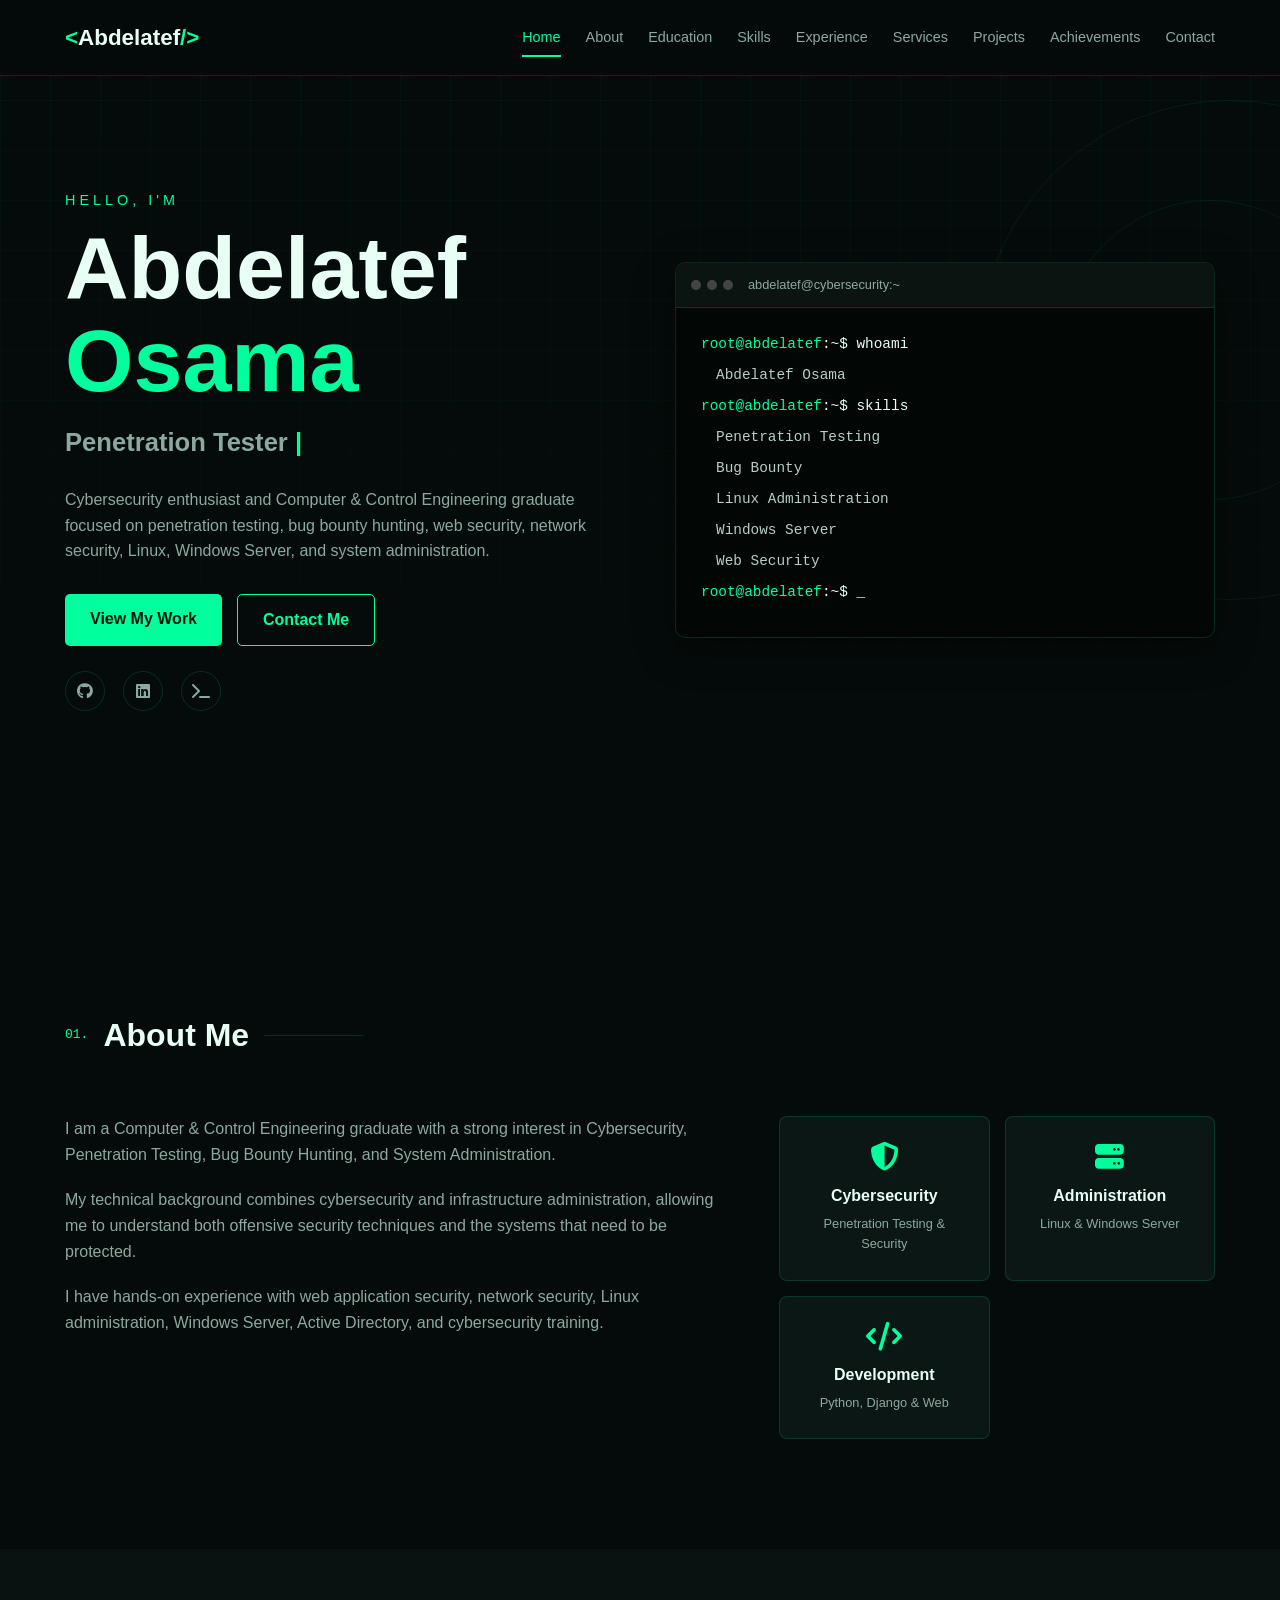
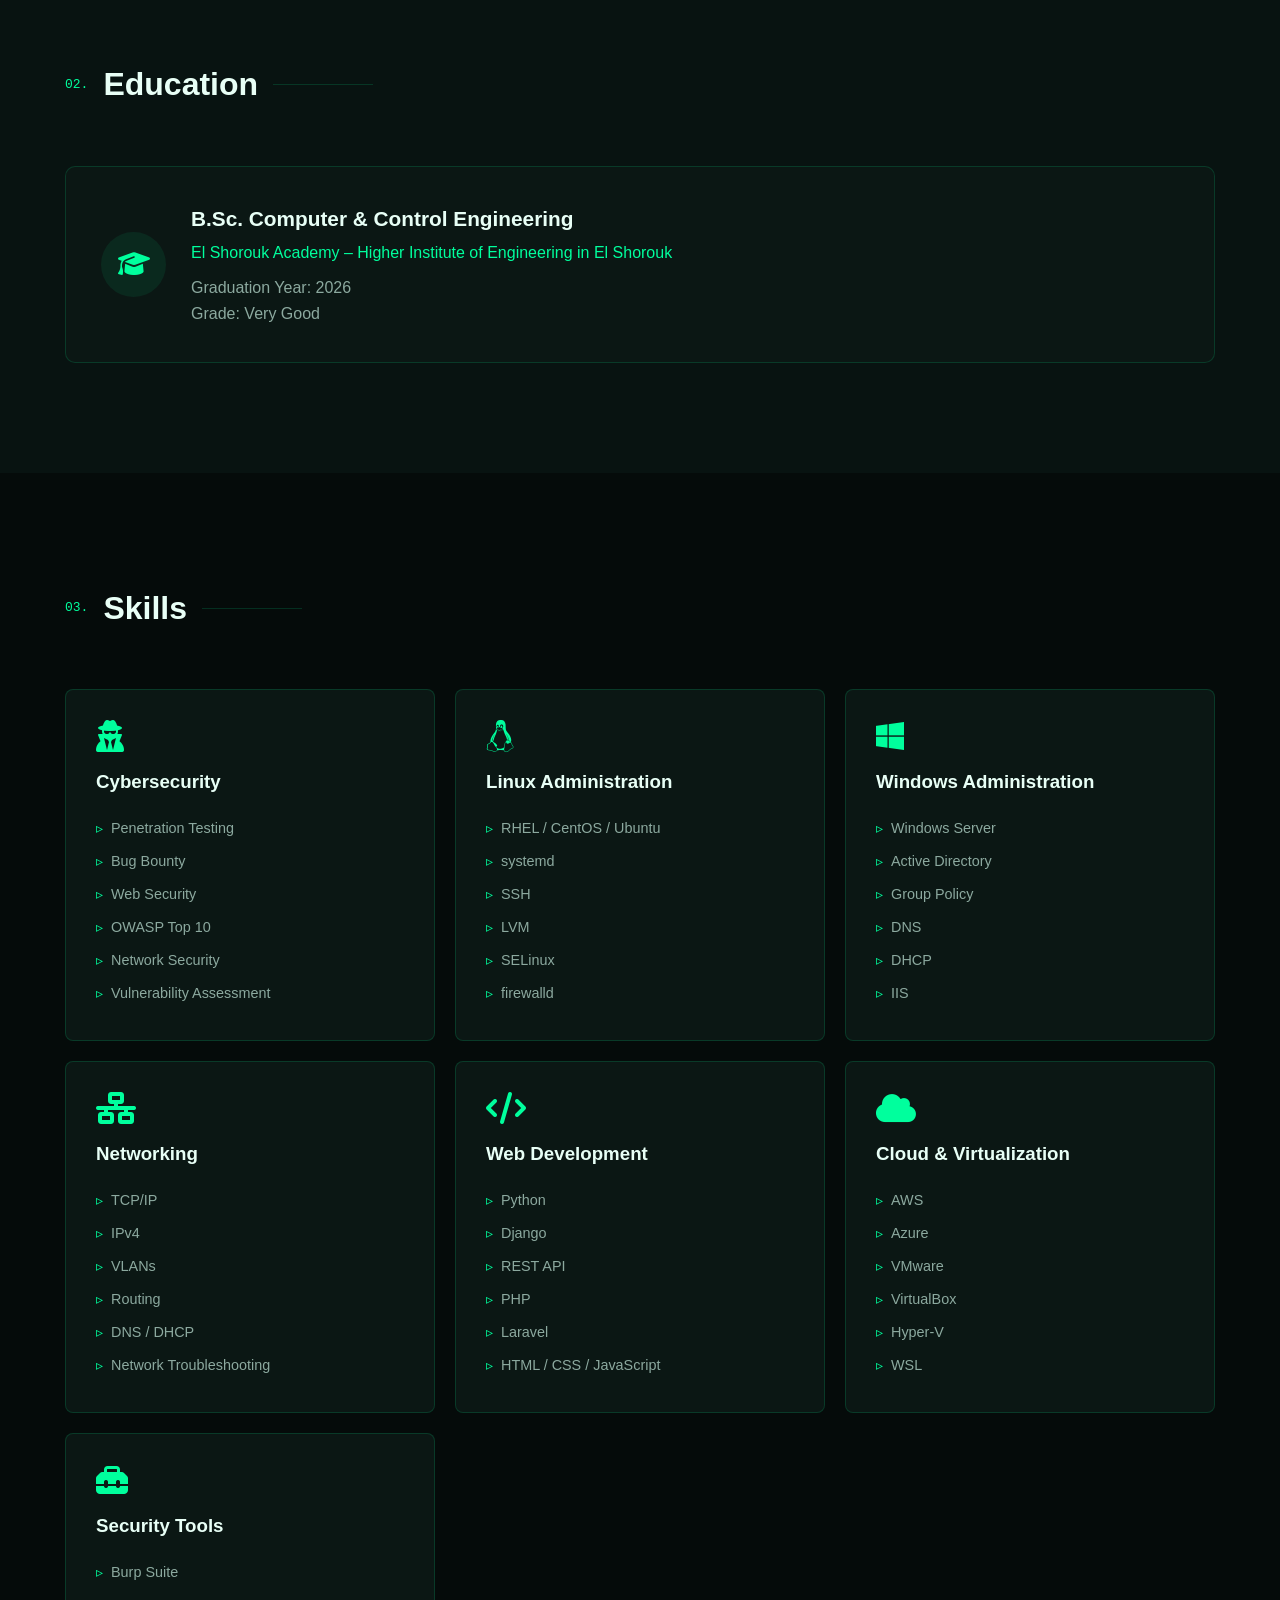
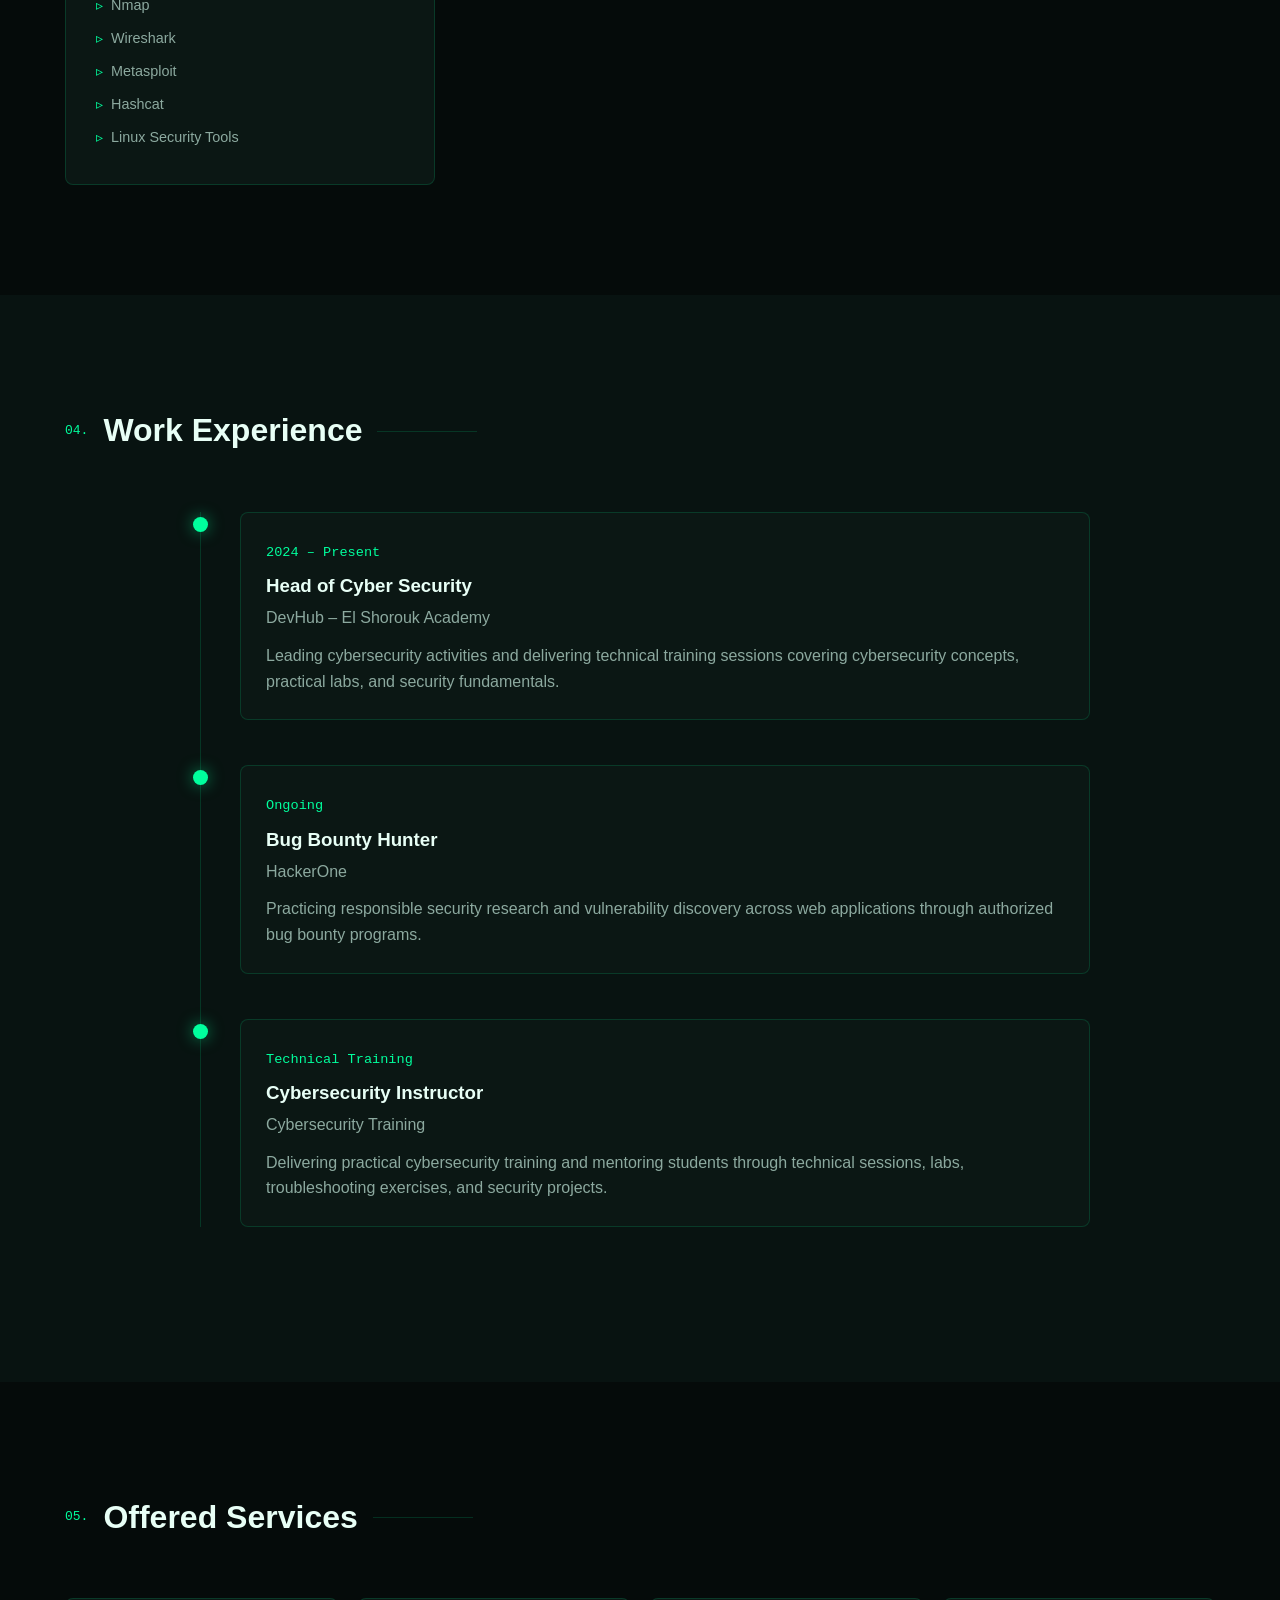
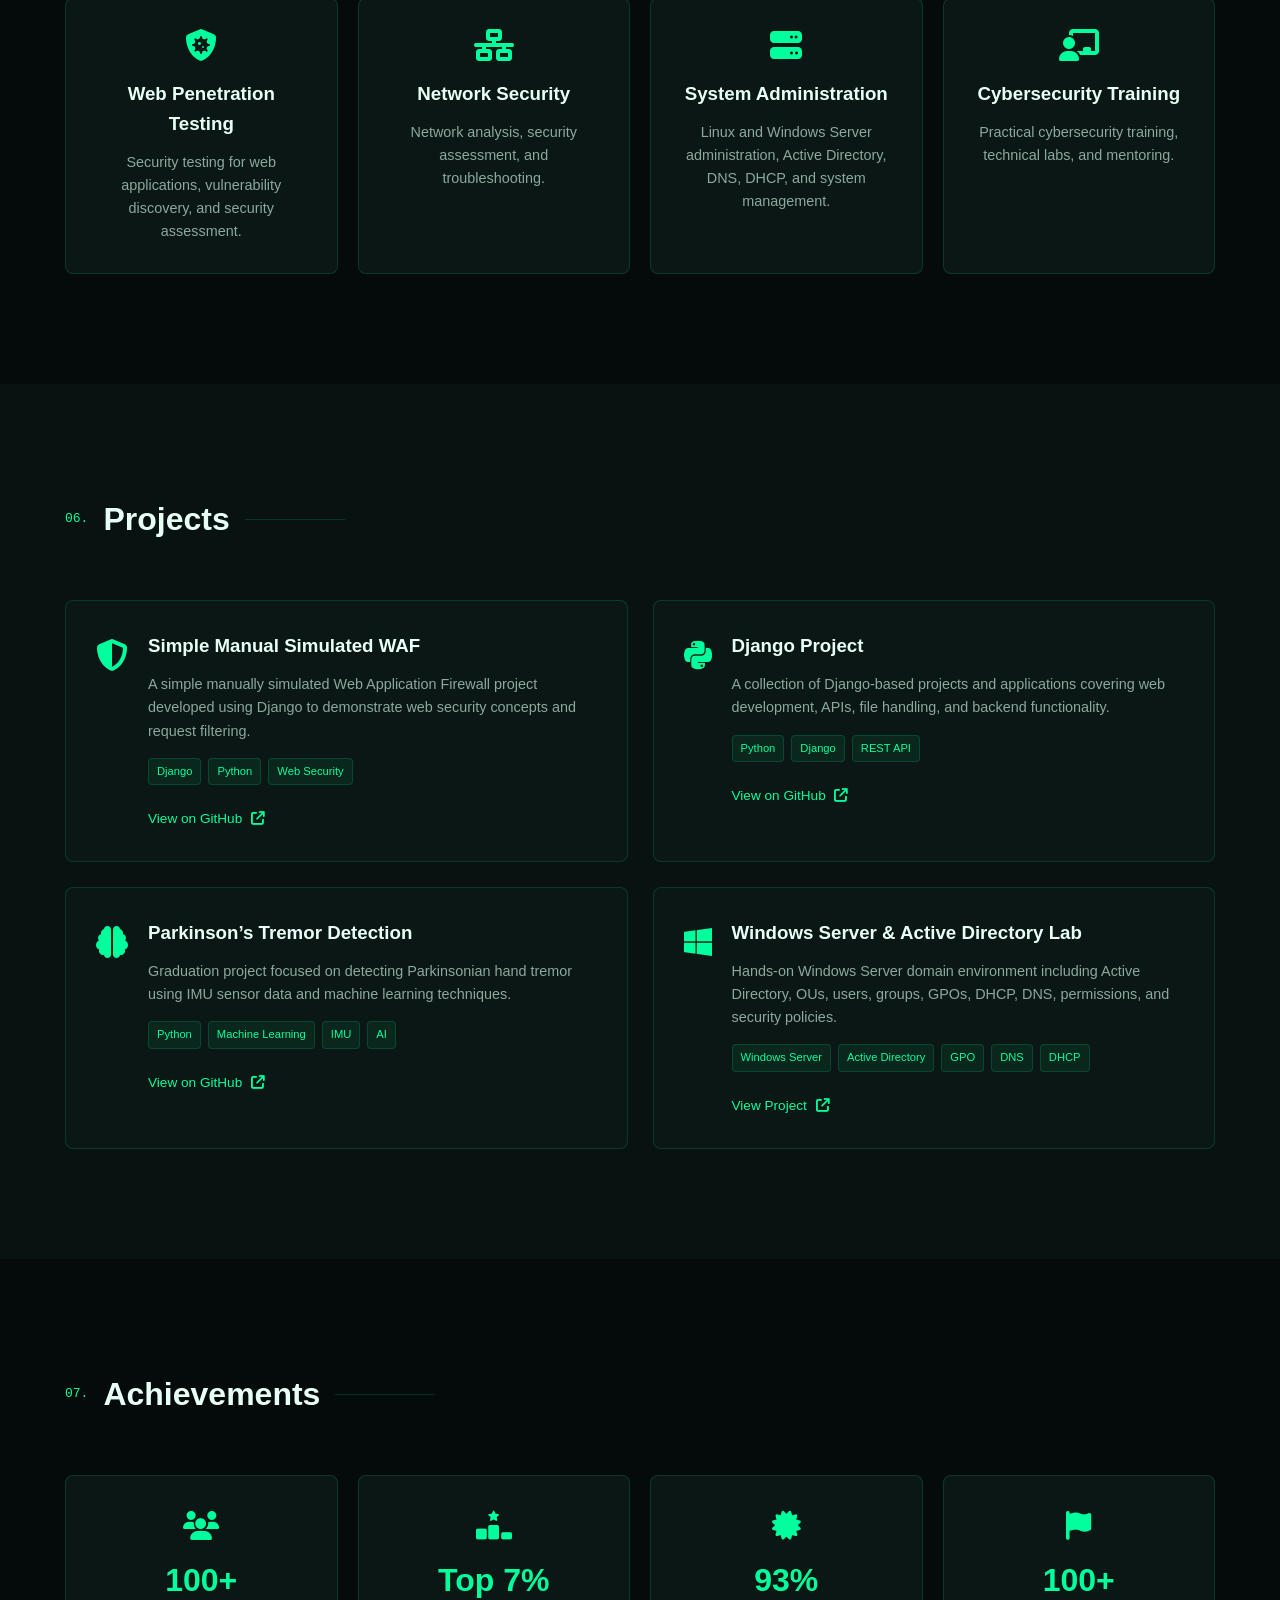
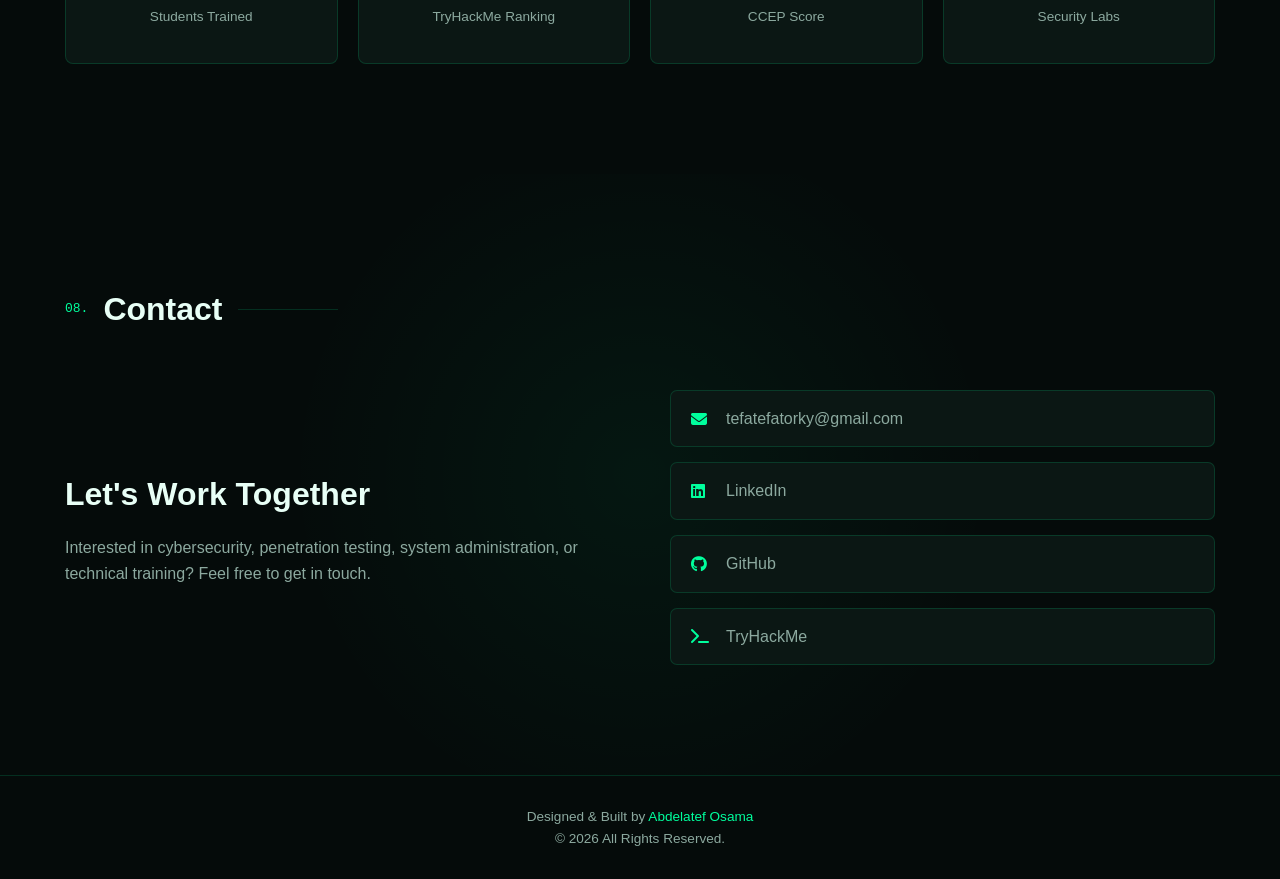
==== index.html @ 28404dc2 "Add files via upload" ====
<!DOCTYPE html>
<html lang="en">
<head>
    <meta charset="UTF-8">
    <meta name="viewport" content="width=device-width, initial-scale=1.0">

    <title>Abdelatef Osama | Cybersecurity & System Administration</title>

    <link rel="stylesheet" href="profile.css">

    <!-- Font Awesome -->
    <link
        rel="stylesheet"
        href="https://cdnjs.cloudflare.com/ajax/libs/font-awesome/6.5.2/css/all.min.css"
    >
</head>

<body>

    <!-- ================= NAVBAR ================= -->

    <header class="navbar">
        <div class="container nav-container">

            <a href="#home" class="logo">
                <span>&lt;</span>Abdelatef<span>/&gt;</span>
            </a>

            <nav class="nav-menu" id="navMenu">
                <a href="#home" class="nav-link active">Home</a>
                <a href="#about" class="nav-link">About</a>
                <a href="#education" class="nav-link">Education</a>
                <a href="#skills" class="nav-link">Skills</a>
                <a href="#experience" class="nav-link">Experience</a>
                <a href="#services" class="nav-link">Services</a>
                <a href="#projects" class="nav-link">Projects</a>
                <a href="#achievements" class="nav-link">Achievements</a>
                <a href="#contact" class="nav-link">Contact</a>
            </nav>

            <button class="menu-toggle" id="menuToggle">
                <i class="fas fa-bars"></i>
            </button>

        </div>
    </header>


    <!-- ================= HERO ================= -->

    <section id="home" class="hero">

        <div class="hero-grid"></div>

        <div class="hero-circle circle-1"></div>
        <div class="hero-circle circle-2"></div>

        <div class="container hero-container">

            <div class="hero-content">

                <p class="hero-small">
                    HELLO, I'M
                </p>

                <h1>
                    Abdelatef <span>Osama</span>
                </h1>

                <h2>
                    <span id="typing"></span>
                    <span class="cursor">|</span>
                </h2>

                <p class="hero-description">
                    Cybersecurity enthusiast and Computer & Control Engineering
                    graduate focused on penetration testing, bug bounty hunting,
                    web security, network security, Linux, Windows Server,
                    and system administration.
                </p>

                <div class="hero-buttons">
                    <a href="#projects" class="btn primary-btn">
                        View My Work
                    </a>

                    <a href="#contact" class="btn secondary-btn">
                        Contact Me
                    </a>
                </div>

                <div class="social-links">

                    <a
                        href="https://github.com/AbdelatefOsama"
                        target="_blank"
                        aria-label="GitHub"
                    >
                        <i class="fab fa-github"></i>
                    </a>

                    <a
                        href="https://linkedin.com/in/abdelatef-osama"
                        target="_blank"
                        aria-label="LinkedIn"
                    >
                        <i class="fab fa-linkedin"></i>
                    </a>

                    <a
                        href="https://tryhackme.com/p/AbdelatefOsama"
                        target="_blank"
                        aria-label="TryHackMe"
                    >
                        <i class="fas fa-terminal"></i>
                    </a>

                </div>

            </div>


            <!-- Terminal -->

            <div class="terminal-card">

                <div class="terminal-header">

                    <div class="terminal-buttons">
                        <span></span>
                        <span></span>
                        <span></span>
                    </div>

                    <p>abdelatef@cybersecurity:~</p>

                </div>

                <div class="terminal-body">

                    <p>
                        <span class="terminal-green">root@abdelatef</span>:~$
                        whoami
                    </p>

                    <p class="terminal-output">
                        Abdelatef Osama
                    </p>

                    <p>
                        <span class="terminal-green">root@abdelatef</span>:~$
                        skills
                    </p>

                    <p class="terminal-output">
                        Penetration Testing
                    </p>

                    <p class="terminal-output">
                        Bug Bounty
                    </p>

                    <p class="terminal-output">
                        Linux Administration
                    </p>

                    <p class="terminal-output">
                        Windows Server
                    </p>

                    <p class="terminal-output">
                        Web Security
                    </p>

                    <p>
                        <span class="terminal-green">root@abdelatef</span>:~$
                        _
                    </p>

                </div>

            </div>

        </div>

    </section>


    <!-- ================= ABOUT ================= -->

    <section id="about" class="section">

        <div class="container">

            <div class="section-title">
                <span>01.</span>
                <h2>About Me</h2>
            </div>

            <div class="about-content">

                <div class="about-text">

                    <p>
                        I am a Computer & Control Engineering graduate with a
                        strong interest in Cybersecurity, Penetration Testing,
                        Bug Bounty Hunting, and System Administration.
                    </p>

                    <p>
                        My technical background combines cybersecurity and
                        infrastructure administration, allowing me to understand
                        both offensive security techniques and the systems
                        that need to be protected.
                    </p>

                    <p>
                        I have hands-on experience with web application security,
                        network security, Linux administration, Windows Server,
                        Active Directory, and cybersecurity training.
                    </p>

                </div>

                <div class="about-box">

                    <div class="about-item">
                        <i class="fas fa-shield-halved"></i>
                        <h3>Cybersecurity</h3>
                        <p>Penetration Testing & Security</p>
                    </div>

                    <div class="about-item">
                        <i class="fas fa-server"></i>
                        <h3>Administration</h3>
                        <p>Linux & Windows Server</p>
                    </div>

                    <div class="about-item">
                        <i class="fas fa-code"></i>
                        <h3>Development</h3>
                        <p>Python, Django & Web</p>
                    </div>

                </div>

            </div>

        </div>

    </section>


    <!-- ================= EDUCATION ================= -->

    <section id="education" class="section dark-section">

        <div class="container">

            <div class="section-title">
                <span>02.</span>
                <h2>Education</h2>
            </div>

            <div class="education-card">

                <div class="education-icon">
                    <i class="fas fa-graduation-cap"></i>
                </div>

                <div>

                    <h3>
                        B.Sc. Computer & Control Engineering
                    </h3>

                    <h4>
                        El Shorouk Academy – Higher Institute of Engineering
                        in El Shorouk
                    </h4>

                    <p>
                        Graduation Year: 2026
                    </p>

                    <p>
                        Grade: Very Good
                    </p>

                </div>

            </div>

        </div>

    </section>


    <!-- ================= SKILLS ================= -->

    <section id="skills" class="section">

        <div class="container">

            <div class="section-title">
                <span>03.</span>
                <h2>Skills</h2>
            </div>

            <div class="skills-grid">

                <!-- Cybersecurity -->

                <div class="skill-card">

                    <i class="fas fa-user-secret"></i>

                    <h3>Cybersecurity</h3>

                    <ul>
                        <li>Penetration Testing</li>
                        <li>Bug Bounty</li>
                        <li>Web Security</li>
                        <li>OWASP Top 10</li>
                        <li>Network Security</li>
                        <li>Vulnerability Assessment</li>
                    </ul>

                </div>


                <!-- Linux -->

                <div class="skill-card">

                    <i class="fab fa-linux"></i>

                    <h3>Linux Administration</h3>

                    <ul>
                        <li>RHEL / CentOS / Ubuntu</li>
                        <li>systemd</li>
                        <li>SSH</li>
                        <li>LVM</li>
                        <li>SELinux</li>
                        <li>firewalld</li>
                    </ul>

                </div>


                <!-- Windows -->

                <div class="skill-card">

                    <i class="fab fa-windows"></i>

                    <h3>Windows Administration</h3>

                    <ul>
                        <li>Windows Server</li>
                        <li>Active Directory</li>
                        <li>Group Policy</li>
                        <li>DNS</li>
                        <li>DHCP</li>
                        <li>IIS</li>
                    </ul>

                </div>


                <!-- Networking -->

                <div class="skill-card">

                    <i class="fas fa-network-wired"></i>

                    <h3>Networking</h3>

                    <ul>
                        <li>TCP/IP</li>
                        <li>IPv4</li>
                        <li>VLANs</li>
                        <li>Routing</li>
                        <li>DNS / DHCP</li>
                        <li>Network Troubleshooting</li>
                    </ul>

                </div>


                <!-- Web Development -->

                <div class="skill-card">

                    <i class="fas fa-code"></i>

                    <h3>Web Development</h3>

                    <ul>
                        <li>Python</li>
                        <li>Django</li>
                        <li>REST API</li>
                        <li>PHP</li>
                        <li>Laravel</li>
                        <li>HTML / CSS / JavaScript</li>
                    </ul>

                </div>


                <!-- Cloud -->

                <div class="skill-card">

                    <i class="fas fa-cloud"></i>

                    <h3>Cloud & Virtualization</h3>

                    <ul>
                        <li>AWS</li>
                        <li>Azure</li>
                        <li>VMware</li>
                        <li>VirtualBox</li>
                        <li>Hyper-V</li>
                        <li>WSL</li>
                    </ul>

                </div>


                <!-- Security Tools -->

                <div class="skill-card">

                    <i class="fas fa-toolbox"></i>

                    <h3>Security Tools</h3>

                    <ul>
                        <li>Burp Suite</li>
                        <li>Nmap</li>
                        <li>Wireshark</li>
                        <li>Metasploit</li>
                        <li>Hashcat</li>
                        <li>Linux Security Tools</li>
                    </ul>

                </div>

            </div>

        </div>

    </section>


    <!-- ================= EXPERIENCE ================= -->

    <section id="experience" class="section dark-section">

        <div class="container">

            <div class="section-title">
                <span>04.</span>
                <h2>Work Experience</h2>
            </div>

            <div class="timeline">


                <div class="timeline-item">

                    <div class="timeline-dot"></div>

                    <div class="timeline-content">

                        <span class="timeline-date">
                            2024 – Present
                        </span>

                        <h3>
                            Head of Cyber Security
                        </h3>

                        <h4>
                            DevHub – El Shorouk Academy
                        </h4>

                        <p>
                            Leading cybersecurity activities and delivering
                            technical training sessions covering cybersecurity
                            concepts, practical labs, and security fundamentals.
                        </p>

                    </div>

                </div>


                <div class="timeline-item">

                    <div class="timeline-dot"></div>

                    <div class="timeline-content">

                        <span class="timeline-date">
                            Ongoing
                        </span>

                        <h3>
                            Bug Bounty Hunter
                        </h3>

                        <h4>
                            HackerOne
                        </h4>

                        <p>
                            Practicing responsible security research and
                            vulnerability discovery across web applications
                            through authorized bug bounty programs.
                        </p>

                    </div>

                </div>


                <div class="timeline-item">

                    <div class="timeline-dot"></div>

                    <div class="timeline-content">

                        <span class="timeline-date">
                            Technical Training
                        </span>

                        <h3>
                            Cybersecurity Instructor
                        </h3>

                        <h4>
                            Cybersecurity Training
                        </h4>

                        <p>
                            Delivering practical cybersecurity training and
                            mentoring students through technical sessions,
                            labs, troubleshooting exercises, and security
                            projects.
                        </p>

                    </div>

                </div>

            </div>

        </div>

    </section>


    <!-- ================= SERVICES ================= -->

    <section id="services" class="section">

        <div class="container">

            <div class="section-title">
                <span>05.</span>
                <h2>Offered Services</h2>
            </div>

            <div class="services-grid">

                <div class="service-card">

                    <i class="fas fa-shield-virus"></i>

                    <h3>
                        Web Penetration Testing
                    </h3>

                    <p>
                        Security testing for web applications,
                        vulnerability discovery, and security assessment.
                    </p>

                </div>


                <div class="service-card">

                    <i class="fas fa-network-wired"></i>

                    <h3>
                        Network Security
                    </h3>

                    <p>
                        Network analysis, security assessment,
                        and troubleshooting.
                    </p>

                </div>


                <div class="service-card">

                    <i class="fas fa-server"></i>

                    <h3>
                        System Administration
                    </h3>

                    <p>
                        Linux and Windows Server administration,
                        Active Directory, DNS, DHCP, and system management.
                    </p>

                </div>


                <div class="service-card">

                    <i class="fas fa-chalkboard-user"></i>

                    <h3>
                        Cybersecurity Training
                    </h3>

                    <p>
                        Practical cybersecurity training,
                        technical labs, and mentoring.
                    </p>

                </div>

            </div>

        </div>

    </section>


    <!-- ================= PROJECTS ================= -->

    <section id="projects" class="section dark-section">

        <div class="container">

            <div class="section-title">
                <span>06.</span>
                <h2>Projects</h2>
            </div>

            <div class="projects-grid">


                <!-- WAF -->

                <div class="project-card">

                    <div class="project-icon">
                        <i class="fas fa-shield-halved"></i>
                    </div>

                    <div class="project-content">

                        <h3>
                            Simple Manual Simulated WAF
                        </h3>

                        <p>
                            A simple manually simulated Web Application
                            Firewall project developed using Django to
                            demonstrate web security concepts and request
                            filtering.
                        </p>

                        <div class="project-tags">
                            <span>Django</span>
                            <span>Python</span>
                            <span>Web Security</span>
                        </div>

                        <a
                            href="https://github.com/AbdelatefOsama/Django-Project"
                            target="_blank"
                            class="project-link"
                        >
                            View on GitHub
                            <i class="fas fa-arrow-up-right-from-square"></i>
                        </a>

                    </div>

                </div>


                <!-- Django -->

                <div class="project-card">

                    <div class="project-icon">
                        <i class="fab fa-python"></i>
                    </div>

                    <div class="project-content">

                        <h3>
                            Django Project
                        </h3>

                        <p>
                            A collection of Django-based projects and
                            applications covering web development,
                            APIs, file handling, and backend functionality.
                        </p>

                        <div class="project-tags">
                            <span>Python</span>
                            <span>Django</span>
                            <span>REST API</span>
                        </div>

                        <a
                            href="https://github.com/AbdelatefOsama/Django-Project"
                            target="_blank"
                            class="project-link"
                        >
                            View on GitHub
                            <i class="fas fa-arrow-up-right-from-square"></i>
                        </a>

                    </div>

                </div>


                <!-- Graduation Project -->

                <div class="project-card">

                    <div class="project-icon">
                        <i class="fas fa-brain"></i>
                    </div>

                    <div class="project-content">

                        <h3>
                            Parkinson’s Tremor Detection
                        </h3>

                        <p>
                            Graduation project focused on detecting
                            Parkinsonian hand tremor using IMU sensor data
                            and machine learning techniques.
                        </p>

                        <div class="project-tags">
                            <span>Python</span>
                            <span>Machine Learning</span>
                            <span>IMU</span>
                            <span>AI</span>
                        </div>

                        <a
                            href="https://github.com/AbdelatefOsama/Graduation-Project"
                            target="_blank"
                            class="project-link"
                        >
                            View on GitHub
                            <i class="fas fa-arrow-up-right-from-square"></i>
                        </a>

                    </div>

                </div>


                <!-- Windows Server -->

                <div class="project-card">

                    <div class="project-icon">
                        <i class="fab fa-windows"></i>
                    </div>

                    <div class="project-content">

                        <h3>
                            Windows Server & Active Directory Lab
                        </h3>

                        <p>
                            Hands-on Windows Server domain environment
                            including Active Directory, OUs, users,
                            groups, GPOs, DHCP, DNS, permissions,
                            and security policies.
                        </p>

                        <div class="project-tags">
                            <span>Windows Server</span>
                            <span>Active Directory</span>
                            <span>GPO</span>
                            <span>DNS</span>
                            <span>DHCP</span>
                        </div>

                        <a
                            href="https://lnkd.in/p/eZQQ9Gzj"
                            target="_blank"
                            class="project-link"
                        >
                            View Project
                            <i class="fas fa-arrow-up-right-from-square"></i>
                        </a>

                    </div>

                </div>

            </div>

        </div>

    </section>


    <!-- ================= ACHIEVEMENTS ================= -->

    <section id="achievements" class="section">

        <div class="container">

            <div class="section-title">
                <span>07.</span>
                <h2>Achievements</h2>
            </div>

            <div class="achievements-grid">


                <div class="achievement-card">

                    <i class="fas fa-users"></i>

                    <h3>
                        100+
                    </h3>

                    <p>
                        Students Trained
                    </p>

                </div>


                <div class="achievement-card">

                    <i class="fas fa-ranking-star"></i>

                    <h3>
                        Top 7%
                    </h3>

                    <p>
                        TryHackMe Ranking
                    </p>

                </div>


                <div class="achievement-card">

                    <i class="fas fa-certificate"></i>

                    <h3>
                        93%
                    </h3>

                    <p>
                        CCEP Score
                    </p>

                </div>


                <div class="achievement-card">

                    <i class="fas fa-flag"></i>

                    <h3>
                        100+
                    </h3>

                    <p>
                        Security Labs
                    </p>

                </div>

            </div>

        </div>

    </section>


    <!-- ================= CONTACT ================= -->

    <section id="contact" class="section contact-section">

        <div class="container">

            <div class="section-title">
                <span>08.</span>
                <h2>Contact</h2>
            </div>

            <div class="contact-content">

                <div class="contact-text">

                    <h3>
                        Let's Work Together
                    </h3>

                    <p>
                        Interested in cybersecurity, penetration testing,
                        system administration, or technical training?
                        Feel free to get in touch.
                    </p>

                </div>


                <div class="contact-links">

                    <a href="mailto:tefatefatorky@gmail.com">

                        <i class="fas fa-envelope"></i>

                        <span>
                            tefatefatorky@gmail.com
                        </span>

                    </a>


                    <a
                        href="https://linkedin.com/in/abdelatef-osama"
                        target="_blank"
                    >

                        <i class="fab fa-linkedin"></i>

                        <span>
                            LinkedIn
                        </span>

                    </a>


                    <a
                        href="https://github.com/AbdelatefOsama"
                        target="_blank"
                    >

                        <i class="fab fa-github"></i>

                        <span>
                            GitHub
                        </span>

                    </a>


                    <a
                        href="https://tryhackme.com/p/AbdelatefOsama"
                        target="_blank"
                    >

                        <i class="fas fa-terminal"></i>

                        <span>
                            TryHackMe
                        </span>

                    </a>

                </div>

            </div>

        </div>

    </section>


    <!-- ================= FOOTER ================= -->

    <footer>

        <div class="container">

            <p>
                Designed & Built by
                <span>Abdelatef Osama</span>
            </p>

            <p>
                © 2026 All Rights Reserved.
            </p>

        </div>

    </footer>


    <script src="profile.js"></script>

</body>
</html>
---- profile.css ----
/* ================= ROOT ================= */

:root {
    --bg: #050b0a;
    --bg-light: #081311;
    --card: #0b1714;
    --green: #00ff9d;
    --green-dark: #00b878;
    --text: #e8fff6;
    --text-muted: #8ca99f;
    --border: rgba(0, 255, 157, 0.15);
    --shadow: 0 10px 40px rgba(0, 0, 0, 0.35);
}

* {
    margin: 0;
    padding: 0;
    box-sizing: border-box;
}

html {
    scroll-behavior: smooth;
}

body {
    background: var(--bg);
    color: var(--text);
    font-family: Arial, Helvetica, sans-serif;
    line-height: 1.6;
}

a {
    text-decoration: none;
    color: inherit;
}

ul {
    list-style: none;
}

.container {
    width: min(1150px, 90%);
    margin: auto;
}


/* ================= NAVBAR ================= */

.navbar {
    position: fixed;
    top: 0;
    left: 0;
    width: 100%;
    z-index: 1000;

    background: rgba(5, 11, 10, 0.85);
    backdrop-filter: blur(15px);

    border-bottom: 1px solid var(--border);
}

.nav-container {
    height: 75px;

    display: flex;
    align-items: center;
    justify-content: space-between;
}

.logo {
    font-size: 1.4rem;
    font-weight: 700;
    color: var(--text);
}

.logo span {
    color: var(--green);
}

.nav-menu {
    display: flex;
    gap: 25px;
}

.nav-link {
    position: relative;

    color: var(--text-muted);
    font-size: 0.9rem;

    transition: 0.3s;
}

.nav-link:hover,
.nav-link.active {
    color: var(--green);
}

.nav-link::after {
    content: "";

    position: absolute;
    bottom: -8px;
    left: 0;

    width: 0;
    height: 2px;

    background: var(--green);

    transition: 0.3s;
}

.nav-link:hover::after,
.nav-link.active::after {
    width: 100%;
}

.menu-toggle {
    display: none;

    border: none;
    background: transparent;
    color: var(--green);

    font-size: 1.5rem;
    cursor: pointer;
}


/* ================= HERO ================= */

.hero {
    position: relative;
    min-height: 100vh;

    display: flex;
    align-items: center;

    overflow: hidden;
}

.hero-grid {
    position: absolute;
    inset: 0;

    background-image:
        linear-gradient(rgba(0, 255, 157, 0.04) 1px, transparent 1px),
        linear-gradient(90deg, rgba(0, 255, 157, 0.04) 1px, transparent 1px);

    background-size: 50px 50px;

    mask-image: linear-gradient(
        to bottom,
        black,
        transparent
    );
}

.hero-container {
    position: relative;
    z-index: 2;

    display: grid;
    grid-template-columns: 1fr 1fr;
    gap: 70px;

    align-items: center;
}

.hero-small {
    color: var(--green);

    letter-spacing: 4px;
    font-size: 0.9rem;

    margin-bottom: 10px;
}

.hero h1 {
    font-size: clamp(3rem, 7vw, 5.5rem);
    line-height: 1.05;

    margin-bottom: 15px;
}

.hero h1 span {
    color: var(--green);
}

.hero h2 {
    min-height: 45px;

    color: var(--text-muted);

    font-size: 1.6rem;
    margin-bottom: 20px;
}

.cursor {
    color: var(--green);
    animation: blink 0.7s infinite;
}

@keyframes blink {
    50% {
        opacity: 0;
    }
}

.hero-description {
    max-width: 650px;

    color: var(--text-muted);

    font-size: 1rem;

    margin-bottom: 30px;
}

.hero-buttons {
    display: flex;
    gap: 15px;

    margin-bottom: 25px;
}

.btn {
    display: inline-block;

    padding: 12px 25px;

    border-radius: 5px;

    font-weight: 700;

    transition: 0.3s;
}

.primary-btn {
    background: var(--green);
    color: #00140c;
}

.primary-btn:hover {
    transform: translateY(-3px);
    box-shadow: 0 10px 30px rgba(0, 255, 157, 0.2);
}

.secondary-btn {
    border: 1px solid var(--green);
    color: var(--green);
}

.secondary-btn:hover {
    background: var(--green);
    color: #00140c;
}

.social-links {
    display: flex;
    gap: 18px;
}

.social-links a {
    width: 40px;
    height: 40px;

    display: flex;
    align-items: center;
    justify-content: center;

    border: 1px solid var(--border);
    border-radius: 50%;

    color: var(--text-muted);

    transition: 0.3s;
}

.social-links a:hover {
    color: var(--green);
    border-color: var(--green);

    transform: translateY(-3px);
}


/* ================= TERMINAL ================= */

.terminal-card {
    background: #020605;

    border: 1px solid var(--border);
    border-radius: 10px;

    box-shadow: var(--shadow);

    overflow: hidden;

    animation: float 4s ease-in-out infinite;
}

@keyframes float {
    0%,
    100% {
        transform: translateY(0);
    }

    50% {
        transform: translateY(-12px);
    }
}

.terminal-header {
    height: 45px;

    display: flex;
    align-items: center;

    padding: 0 15px;

    background: #0c1412;

    border-bottom: 1px solid var(--border);
}

.terminal-buttons {
    display: flex;
    gap: 6px;

    margin-right: 15px;
}

.terminal-buttons span {
    width: 10px;
    height: 10px;

    border-radius: 50%;

    background: #444;
}

.terminal-header p {
    color: var(--text-muted);
    font-size: 0.8rem;
}

.terminal-body {
    padding: 25px;

    font-family: monospace;
    font-size: 0.9rem;
}

.terminal-body p {
    margin-bottom: 8px;
}

.terminal-green {
    color: var(--green);
}

.terminal-output {
    color: #b5cfc5;

    padding-left: 15px;
}


/* ================= CIRCLES ================= */

.hero-circle {
    position: absolute;

    border: 1px solid rgba(0, 255, 157, 0.08);

    border-radius: 50%;
}

.circle-1 {
    width: 500px;
    height: 500px;

    right: -200px;
    top: 100px;
}

.circle-2 {
    width: 300px;
    height: 300px;

    right: -80px;
    top: 200px;
}


/* ================= SECTIONS ================= */

.section {
    padding: 110px 0;
}

.dark-section {
    background: var(--bg-light);
}

.section-title {
    display: flex;
    align-items: center;
    gap: 15px;

    margin-bottom: 55px;
}

.section-title span {
    color: var(--green);
    font-family: monospace;
}

.section-title h2 {
    font-size: 2rem;
}

.section-title::after {
    content: "";

    height: 1px;
    width: 100px;

    background: var(--border);
}


/* ================= ABOUT ================= */

.about-content {
    display: grid;
    grid-template-columns: 1.5fr 1fr;
    gap: 60px;
}

.about-text p {
    color: var(--text-muted);
    margin-bottom: 20px;
}

.about-box {
    display: grid;
    grid-template-columns: 1fr 1fr;

    gap: 15px;
}

.about-item {
    padding: 25px;

    border: 1px solid var(--border);
    background: var(--card);

    border-radius: 8px;

    text-align: center;
}

.about-item i {
    color: var(--green);
    font-size: 1.8rem;

    margin-bottom: 12px;
}

.about-item h3 {
    font-size: 1rem;
    margin-bottom: 5px;
}

.about-item p {
    color: var(--text-muted);
    font-size: 0.8rem;
}


/* ================= EDUCATION ================= */

.education-card {
    display: flex;
    align-items: center;
    gap: 25px;

    padding: 35px;

    border: 1px solid var(--border);
    background: var(--card);

    border-radius: 10px;
}

.education-icon {
    width: 65px;
    height: 65px;

    display: flex;
    align-items: center;
    justify-content: center;

    flex-shrink: 0;

    border-radius: 50%;

    background: rgba(0, 255, 157, 0.08);
    color: var(--green);

    font-size: 1.6rem;
}

.education-card h3 {
    font-size: 1.3rem;
    margin-bottom: 5px;
}

.education-card h4 {
    color: var(--green);
    font-weight: 500;

    margin-bottom: 10px;
}

.education-card p {
    color: var(--text-muted);
}


/* ================= SKILLS ================= */

.skills-grid {
    display: grid;

    grid-template-columns: repeat(3, 1fr);

    gap: 20px;
}

.skill-card {
    padding: 30px;

    background: var(--card);

    border: 1px solid var(--border);

    border-radius: 8px;

    transition: 0.3s;
}

.skill-card:hover {
    transform: translateY(-5px);
    border-color: var(--green);
}

.skill-card > i {
    color: var(--green);
    font-size: 2rem;

    margin-bottom: 15px;
}

.skill-card h3 {
    margin-bottom: 15px;
}

.skill-card li {
    color: var(--text-muted);

    padding: 5px 0;

    font-size: 0.9rem;
}

.skill-card li::before {
    content: "▹";

    color: var(--green);

    margin-right: 8px;
}


/* ================= EXPERIENCE ================= */

.timeline {
    position: relative;

    max-width: 900px;

    margin: auto;
}

.timeline::before {
    content: "";

    position: absolute;

    left: 10px;
    top: 0;
    bottom: 0;

    width: 1px;

    background: var(--border);
}

.timeline-item {
    position: relative;

    padding-left: 50px;

    margin-bottom: 45px;
}

.timeline-dot {
    position: absolute;

    left: 3px;
    top: 5px;

    width: 15px;
    height: 15px;

    background: var(--green);

    border-radius: 50%;

    box-shadow: 0 0 15px rgba(0, 255, 157, 0.5);
}

.timeline-content {
    padding: 25px;

    background: var(--card);

    border: 1px solid var(--border);

    border-radius: 8px;
}

.timeline-date {
    color: var(--green);

    font-family: monospace;

    font-size: 0.85rem;
}

.timeline-content h3 {
    margin: 8px 0 4px;
}

.timeline-content h4 {
    color: var(--text-muted);

    font-weight: 500;

    margin-bottom: 12px;
}

.timeline-content p {
    color: var(--text-muted);
}


/* ================= SERVICES ================= */

.services-grid {
    display: grid;

    grid-template-columns: repeat(4, 1fr);

    gap: 20px;
}

.service-card {
    padding: 30px;

    text-align: center;

    background: var(--card);

    border: 1px solid var(--border);

    border-radius: 8px;

    transition: 0.3s;
}

.service-card:hover {
    transform: translateY(-5px);

    border-color: var(--green);
}

.service-card i {
    color: var(--green);

    font-size: 2rem;

    margin-bottom: 18px;
}

.service-card h3 {
    margin-bottom: 12px;
}

.service-card p {
    color: var(--text-muted);

    font-size: 0.9rem;
}


/* ================= PROJECTS ================= */

.projects-grid {
    display: grid;

    grid-template-columns: repeat(2, 1fr);

    gap: 25px;
}

.project-card {
    display: flex;
    gap: 20px;

    padding: 30px;

    background: var(--card);

    border: 1px solid var(--border);

    border-radius: 8px;

    transition: 0.3s;
}

.project-card:hover {
    transform: translateY(-5px);

    border-color: var(--green);
}

.project-icon {
    color: var(--green);

    font-size: 2rem;
}

.project-content h3 {
    margin-bottom: 12px;
}

.project-content p {
    color: var(--text-muted);

    margin-bottom: 15px;

    font-size: 0.9rem;
}

.project-tags {
    display: flex;
    flex-wrap: wrap;

    gap: 7px;

    margin-bottom: 20px;
}

.project-tags span {
    padding: 4px 8px;

    color: var(--green);

    background: rgba(0, 255, 157, 0.07);

    border: 1px solid var(--border);

    border-radius: 4px;

    font-size: 0.7rem;
}

.project-link {
    color: var(--green);

    font-size: 0.85rem;
}

.project-link i {
    margin-left: 5px;
}


/* ================= ACHIEVEMENTS ================= */

.achievements-grid {
    display: grid;

    grid-template-columns: repeat(4, 1fr);

    gap: 20px;
}

.achievement-card {
    padding: 35px 20px;

    text-align: center;

    background: var(--card);

    border: 1px solid var(--border);

    border-radius: 8px;
}

.achievement-card i {
    color: var(--green);

    font-size: 1.8rem;

    margin-bottom: 15px;
}

.achievement-card h3 {
    color: var(--green);

    font-size: 2rem;
}

.achievement-card p {
    color: var(--text-muted);

    font-size: 0.85rem;
}


/* ================= CONTACT ================= */

.contact-section {
    background:
        radial-gradient(
            circle at center,
            rgba(0, 255, 157, 0.05),
            transparent 50%
        );
}

.contact-content {
    display: grid;

    grid-template-columns: 1fr 1fr;

    gap: 60px;

    align-items: center;
}

.contact-text h3 {
    font-size: 2rem;

    margin-bottom: 15px;
}

.contact-text p {
    color: var(--text-muted);
}

.contact-links {
    display: flex;

    flex-direction: column;

    gap: 15px;
}

.contact-links a {
    display: flex;
    align-items: center;

    gap: 15px;

    padding: 15px 20px;

    background: var(--card);

    border: 1px solid var(--border);

    border-radius: 7px;

    color: var(--text-muted);

    transition: 0.3s;
}

.contact-links a:hover {
    color: var(--green);

    border-color: var(--green);

    transform: translateX(5px);
}

.contact-links i {
    color: var(--green);

    width: 20px;
}


/* ================= FOOTER ================= */

footer {
    padding: 30px 0;

    border-top: 1px solid var(--border);

    text-align: center;

    color: var(--text-muted);

    font-size: 0.85rem;
}

footer span {
    color: var(--green);
}


/* ================= RESPONSIVE ================= */

@media (max-width: 1200px) {

    .nav-menu {
        gap: 15px;
    }

    .skills-grid {
        grid-template-columns: repeat(2, 1fr);
    }

    .services-grid {
        grid-template-columns: repeat(2, 1fr);
    }

    .achievements-grid {
        grid-template-columns: repeat(2, 1fr);
    }
}


@media (max-width: 900px) {

    .menu-toggle {
        display: block;
    }

    .nav-menu {
        position: absolute;

        top: 75px;
        left: 0;

        width: 100%;

        display: none;

        flex-direction: column;

        padding: 25px;

        background: rgba(5, 11, 10, 0.98);

        border-bottom: 1px solid var(--border);
    }

    .nav-menu.active {
        display: flex;
    }

    .hero-container {
        grid-template-columns: 1fr;

        padding-top: 100px;
    }

    .hero-content {
        text-align: center;
    }

    .hero-description {
        margin-left: auto;
        margin-right: auto;
    }

    .hero-buttons,
    .social-links {
        justify-content: center;
    }

    .terminal-card {
        max-width: 700px;
        width: 100%;

        margin: auto;
    }

    .about-content {
        grid-template-columns: 1fr;
    }

    .contact-content {
        grid-template-columns: 1fr;
    }

    .projects-grid {
        grid-template-columns: 1fr;
    }
}


@media (max-width: 600px) {

    .section {
        padding: 80px 0;
    }

    .section-title {
        margin-bottom: 35px;
    }

    .section-title h2 {
        font-size: 1.6rem;
    }

    .skills-grid,
    .services-grid,
    .achievements-grid {
        grid-template-columns: 1fr;
    }

    .about-box {
        grid-template-columns: 1fr;
    }

    .education-card {
        align-items: flex-start;
        flex-direction: column;
    }

    .project-card {
        flex-direction: column;
    }

    .hero h1 {
        font-size: 3rem;
    }

    .hero h2 {
        font-size: 1.3rem;
    }

    .hero-buttons {
        flex-direction: column;
    }

    .btn {
        text-align: center;
    }

    .timeline-item {
        padding-left: 35px;
    }
}
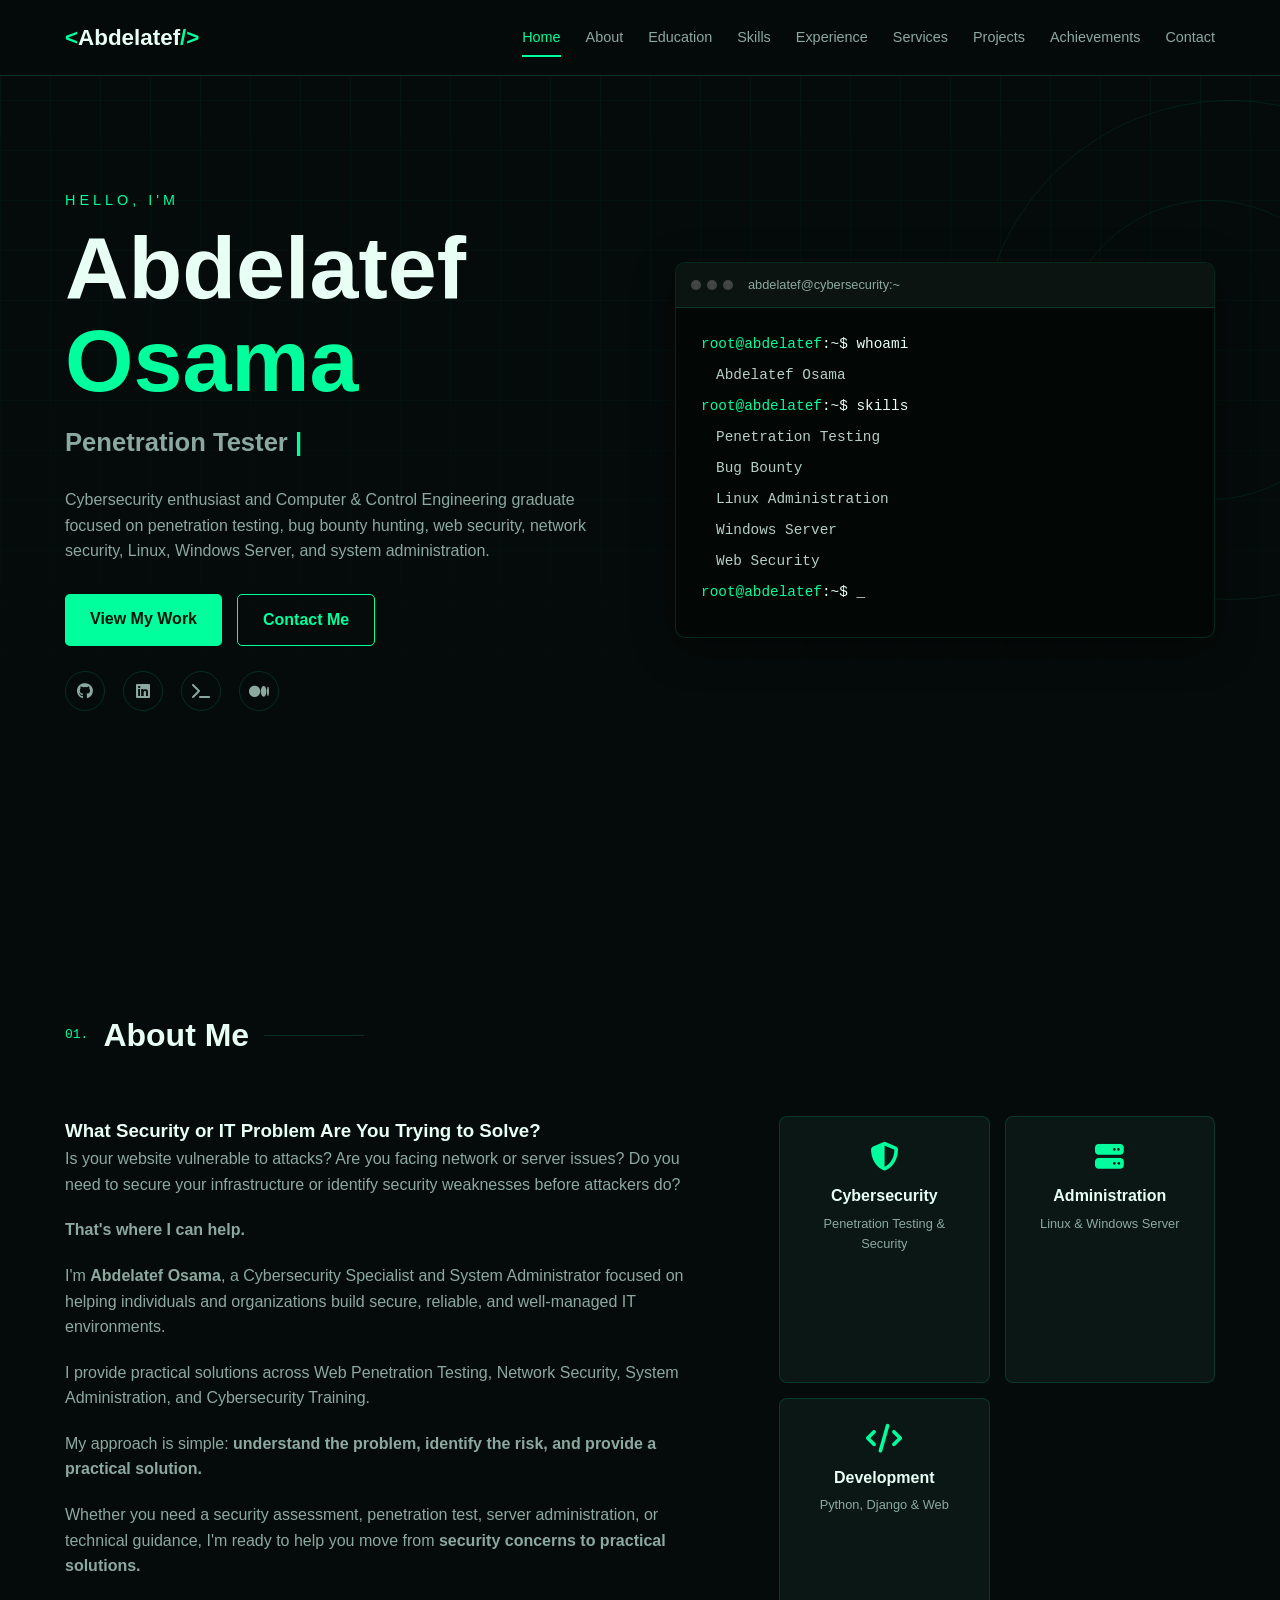
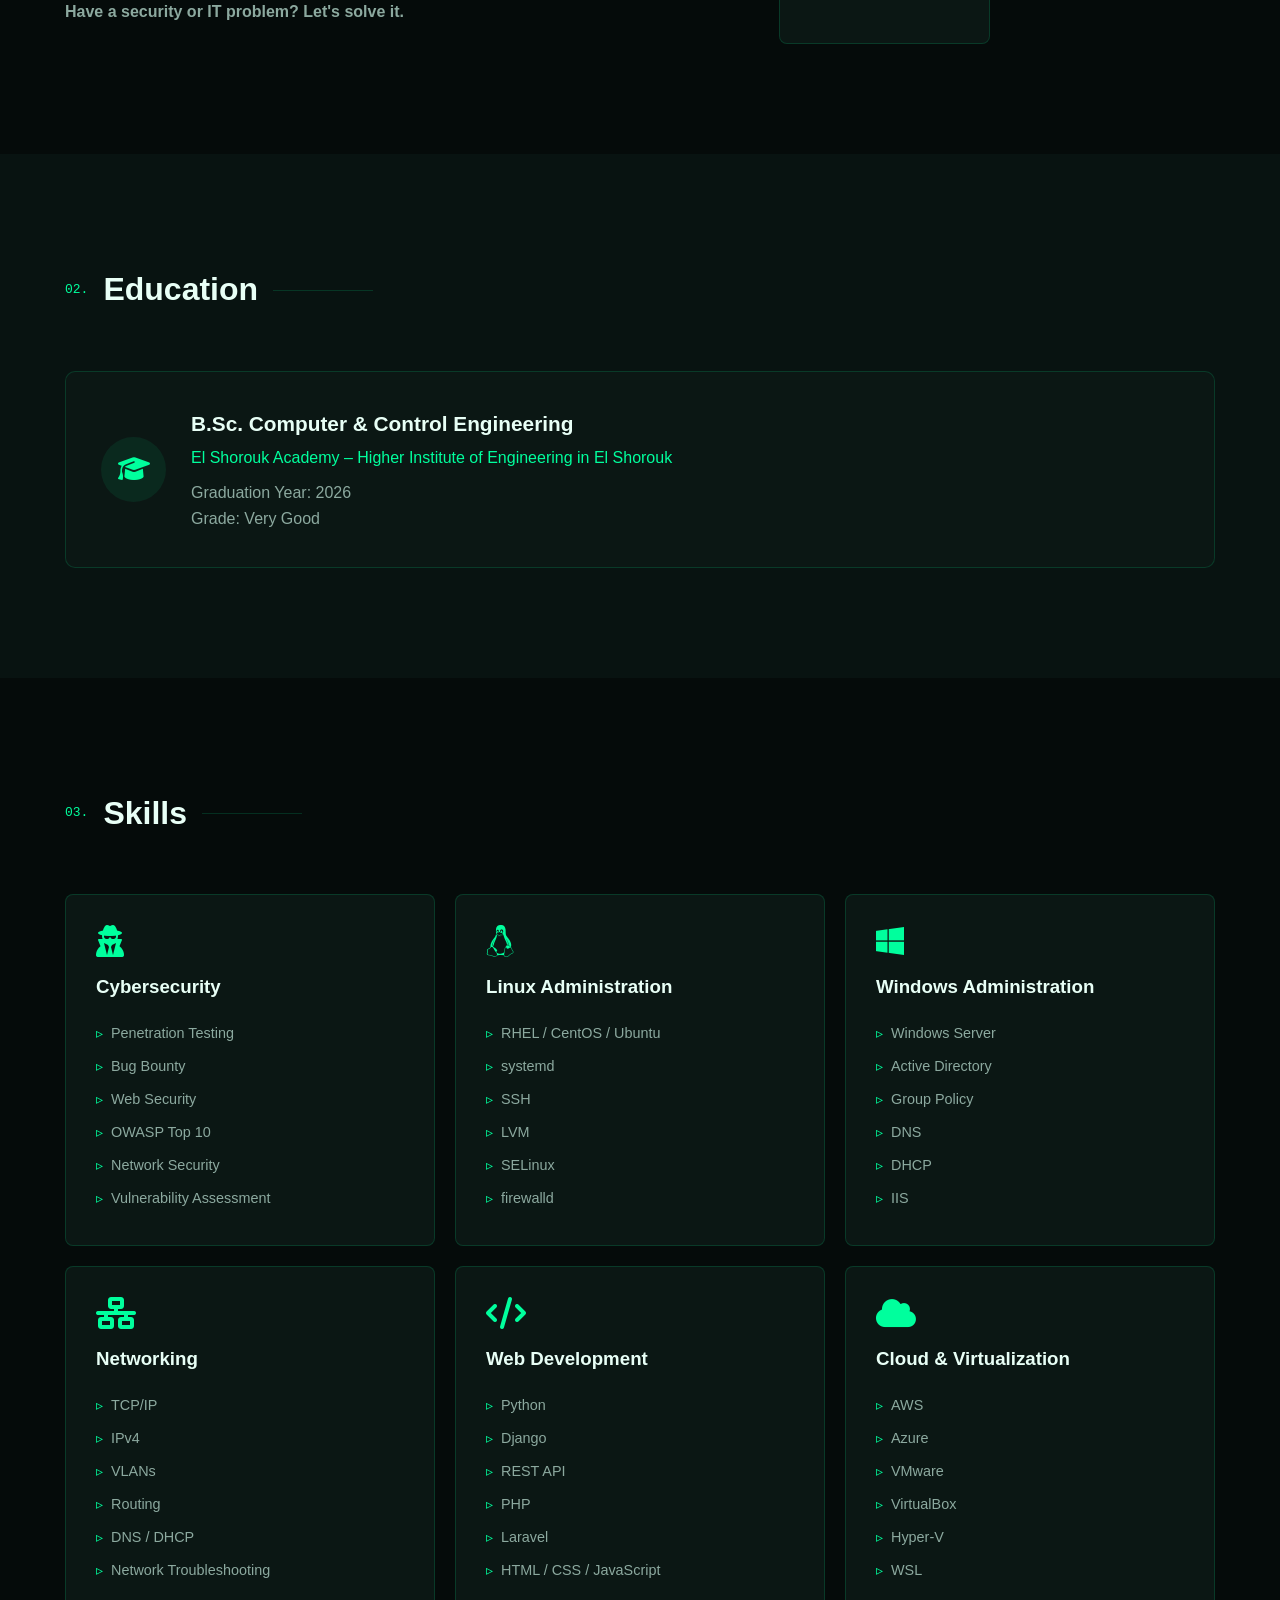
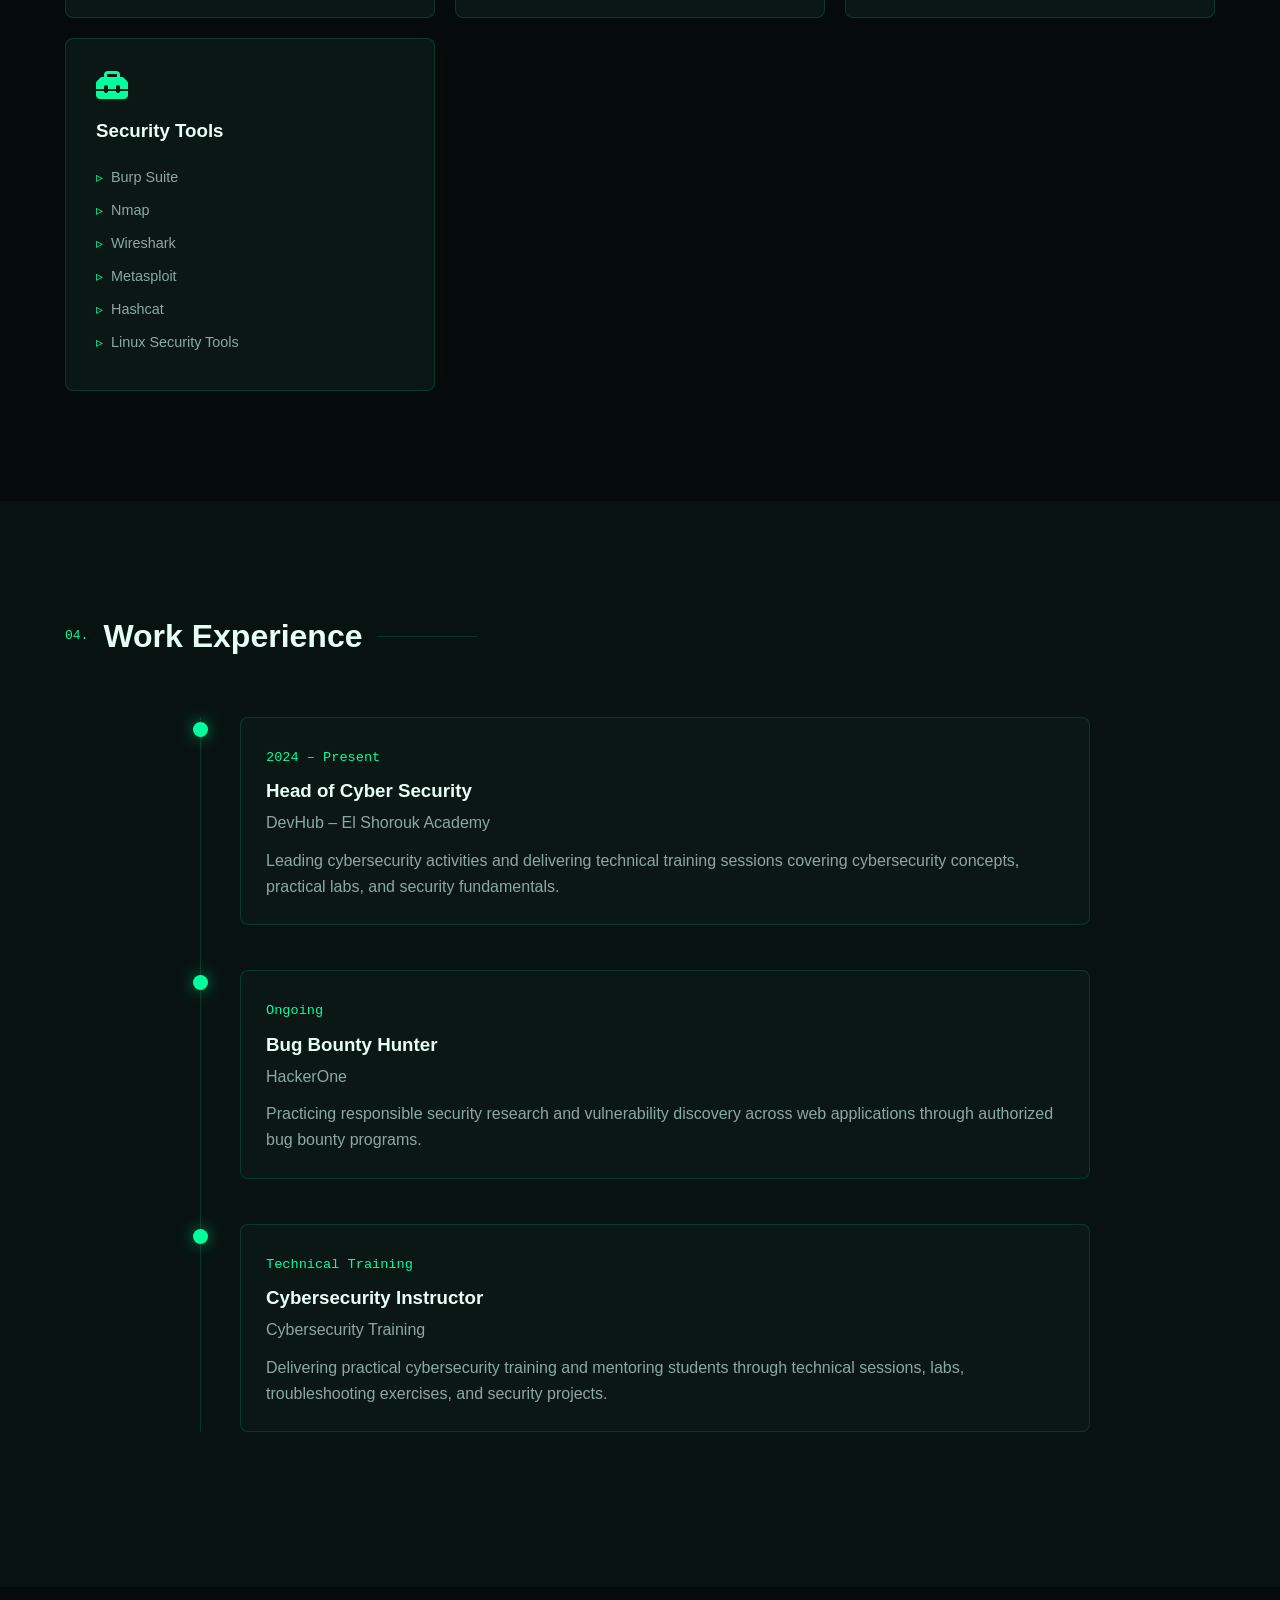
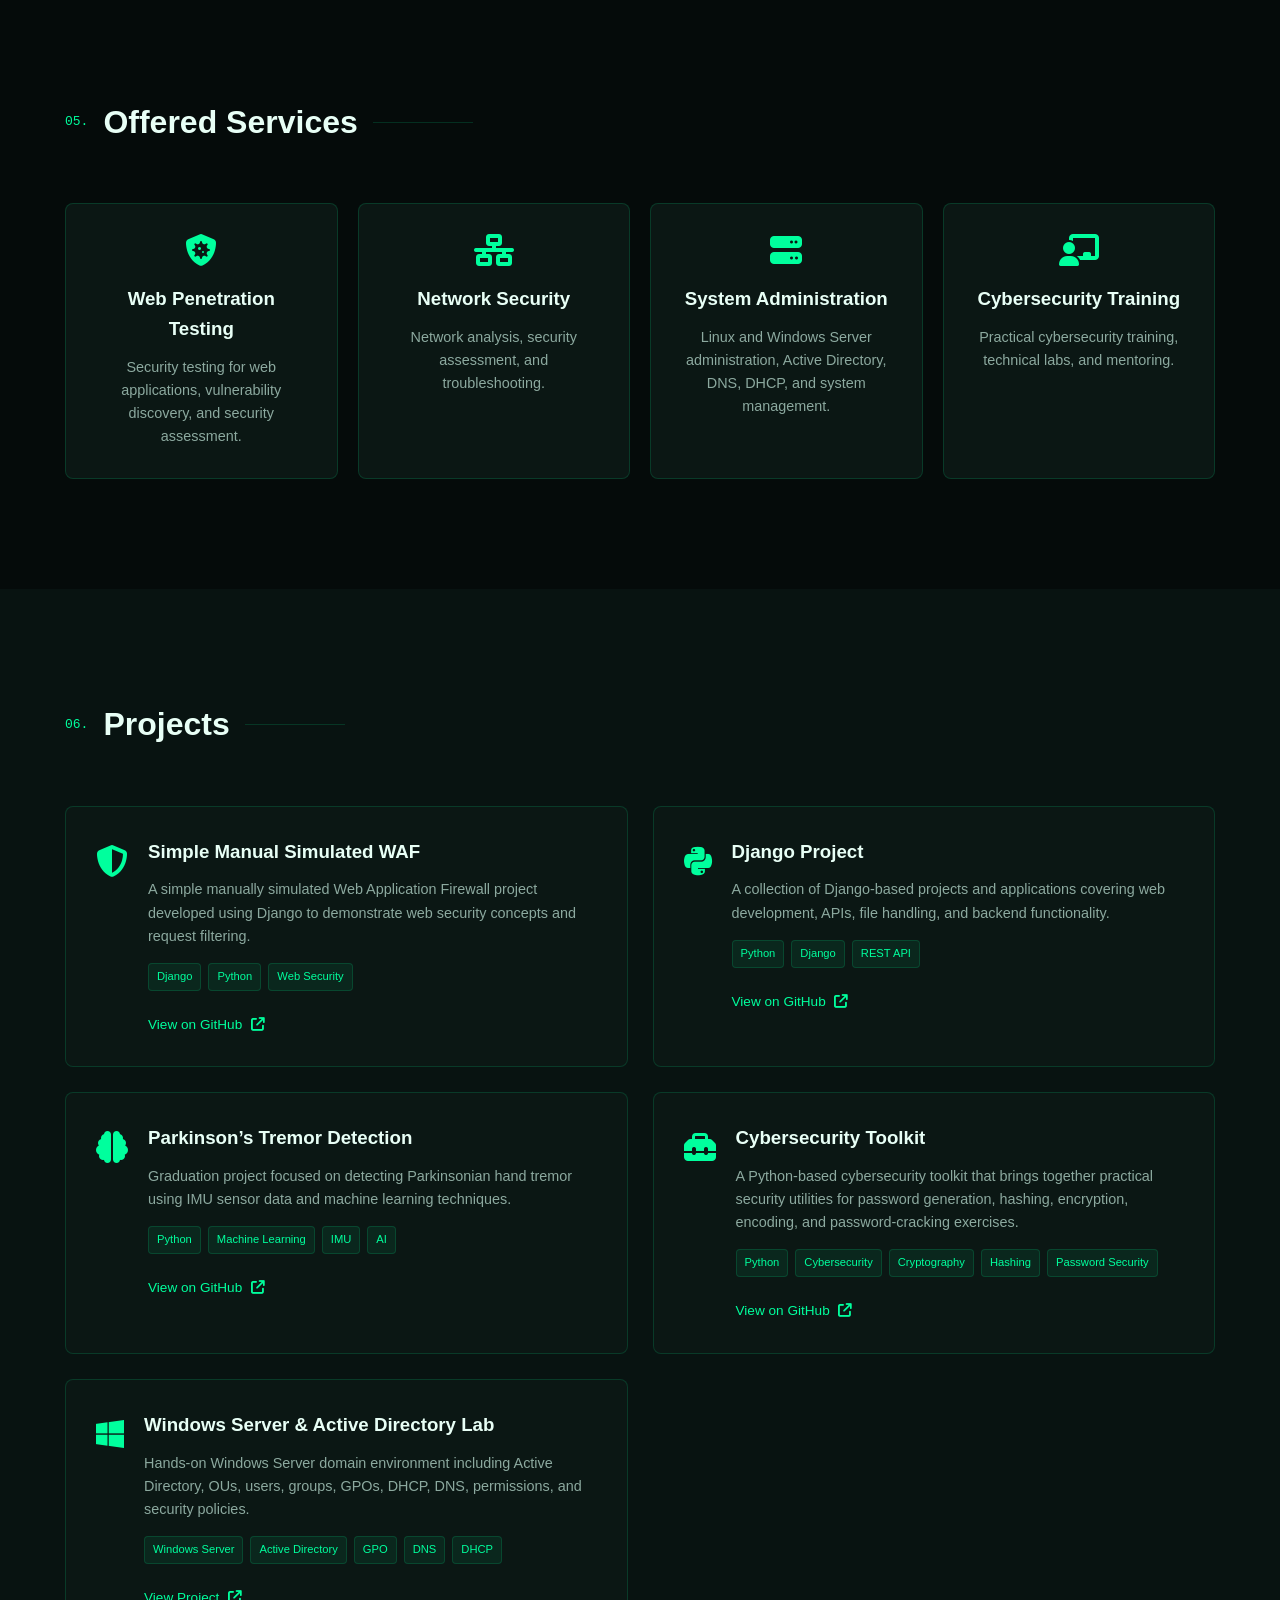
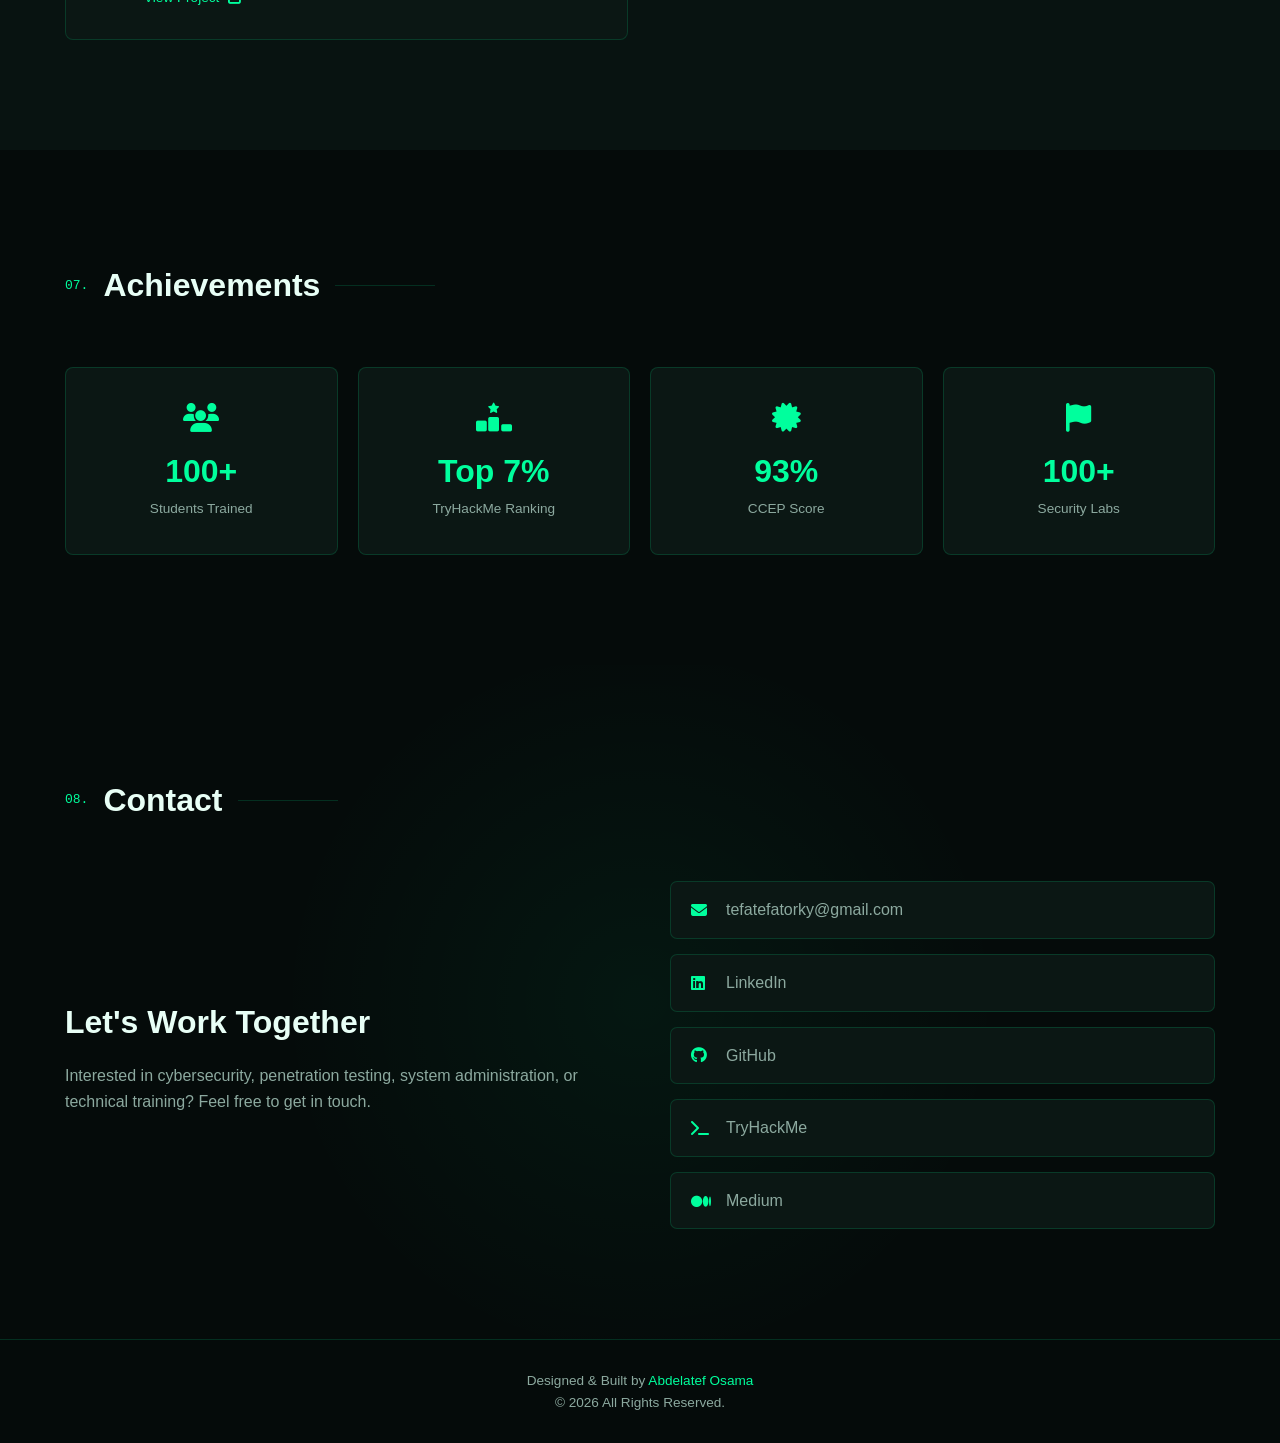
==== commit 7cd46494: "modified index.html" ====
--- a/index.html
+++ b/index.html
@@ -1,1028 +1,1117 @@
-<!DOCTYPE html>
-<html lang="en">
-<head>
-    <meta charset="UTF-8">
-    <meta name="viewport" content="width=device-width, initial-scale=1.0">
-
-    <title>Abdelatef Osama | Cybersecurity & System Administration</title>
-
-    <link rel="stylesheet" href="profile.css">
-
-    <!-- Font Awesome -->
-    <link
-        rel="stylesheet"
-        href="https://cdnjs.cloudflare.com/ajax/libs/font-awesome/6.5.2/css/all.min.css"
-    >
-</head>
-
-<body>
-
-    <!-- ================= NAVBAR ================= -->
-
-    <header class="navbar">
-        <div class="container nav-container">
-
-            <a href="#home" class="logo">
-                <span>&lt;</span>Abdelatef<span>/&gt;</span>
-            </a>
-
-            <nav class="nav-menu" id="navMenu">
-                <a href="#home" class="nav-link active">Home</a>
-                <a href="#about" class="nav-link">About</a>
-                <a href="#education" class="nav-link">Education</a>
-                <a href="#skills" class="nav-link">Skills</a>
-                <a href="#experience" class="nav-link">Experience</a>
-                <a href="#services" class="nav-link">Services</a>
-                <a href="#projects" class="nav-link">Projects</a>
-                <a href="#achievements" class="nav-link">Achievements</a>
-                <a href="#contact" class="nav-link">Contact</a>
-            </nav>
-
-            <button class="menu-toggle" id="menuToggle">
-                <i class="fas fa-bars"></i>
-            </button>
-
-        </div>
-    </header>
-
-
-    <!-- ================= HERO ================= -->
-
-    <section id="home" class="hero">
-
-        <div class="hero-grid"></div>
-
-        <div class="hero-circle circle-1"></div>
-        <div class="hero-circle circle-2"></div>
-
-        <div class="container hero-container">
-
-            <div class="hero-content">
-
-                <p class="hero-small">
-                    HELLO, I'M
-                </p>
-
-                <h1>
-                    Abdelatef <span>Osama</span>
-                </h1>
-
-                <h2>
-                    <span id="typing"></span>
-                    <span class="cursor">|</span>
-                </h2>
-
-                <p class="hero-description">
-                    Cybersecurity enthusiast and Computer & Control Engineering
-                    graduate focused on penetration testing, bug bounty hunting,
-                    web security, network security, Linux, Windows Server,
-                    and system administration.
-                </p>
-
-                <div class="hero-buttons">
-                    <a href="#projects" class="btn primary-btn">
-                        View My Work
-                    </a>
-
-                    <a href="#contact" class="btn secondary-btn">
-                        Contact Me
-                    </a>
-                </div>
-
-                <div class="social-links">
-
-                    <a
-                        href="https://github.com/AbdelatefOsama"
-                        target="_blank"
-                        aria-label="GitHub"
-                    >
-                        <i class="fab fa-github"></i>
-                    </a>
-
-                    <a
-                        href="https://linkedin.com/in/abdelatef-osama"
-                        target="_blank"
-                        aria-label="LinkedIn"
-                    >
-                        <i class="fab fa-linkedin"></i>
-                    </a>
-
-                    <a
-                        href="https://tryhackme.com/p/AbdelatefOsama"
-                        target="_blank"
-                        aria-label="TryHackMe"
-                    >
-                        <i class="fas fa-terminal"></i>
-                    </a>
-
-                </div>
-
-            </div>
-
-
-            <!-- Terminal -->
-
-            <div class="terminal-card">
-
-                <div class="terminal-header">
-
-                    <div class="terminal-buttons">
-                        <span></span>
-                        <span></span>
-                        <span></span>
-                    </div>
-
-                    <p>abdelatef@cybersecurity:~</p>
-
-                </div>
-
-                <div class="terminal-body">
-
-                    <p>
-                        <span class="terminal-green">root@abdelatef</span>:~$
-                        whoami
-                    </p>
-
-                    <p class="terminal-output">
-                        Abdelatef Osama
-                    </p>
-
-                    <p>
-                        <span class="terminal-green">root@abdelatef</span>:~$
-                        skills
-                    </p>
-
-                    <p class="terminal-output">
-                        Penetration Testing
-                    </p>
-
-                    <p class="terminal-output">
-                        Bug Bounty
-                    </p>
-
-                    <p class="terminal-output">
-                        Linux Administration
-                    </p>
-
-                    <p class="terminal-output">
-                        Windows Server
-                    </p>
-
-                    <p class="terminal-output">
-                        Web Security
-                    </p>
-
-                    <p>
-                        <span class="terminal-green">root@abdelatef</span>:~$
-                        _
-                    </p>
-
-                </div>
-
-            </div>
-
-        </div>
-
-    </section>
-
-
-    <!-- ================= ABOUT ================= -->
-
-    <section id="about" class="section">
-
-        <div class="container">
-
-            <div class="section-title">
-                <span>01.</span>
-                <h2>About Me</h2>
-            </div>
-
-            <div class="about-content">
-
-                <div class="about-text">
-
-                    <p>
-                        I am a Computer & Control Engineering graduate with a
-                        strong interest in Cybersecurity, Penetration Testing,
-                        Bug Bounty Hunting, and System Administration.
-                    </p>
-
-                    <p>
-                        My technical background combines cybersecurity and
-                        infrastructure administration, allowing me to understand
-                        both offensive security techniques and the systems
-                        that need to be protected.
-                    </p>
-
-                    <p>
-                        I have hands-on experience with web application security,
-                        network security, Linux administration, Windows Server,
-                        Active Directory, and cybersecurity training.
-                    </p>
-
-                </div>
-
-                <div class="about-box">
-
-                    <div class="about-item">
-                        <i class="fas fa-shield-halved"></i>
-                        <h3>Cybersecurity</h3>
-                        <p>Penetration Testing & Security</p>
-                    </div>
-
-                    <div class="about-item">
-                        <i class="fas fa-server"></i>
-                        <h3>Administration</h3>
-                        <p>Linux & Windows Server</p>
-                    </div>
-
-                    <div class="about-item">
-                        <i class="fas fa-code"></i>
-                        <h3>Development</h3>
-                        <p>Python, Django & Web</p>
-                    </div>
-
-                </div>
-
-            </div>
-
-        </div>
-
-    </section>
-
-
-    <!-- ================= EDUCATION ================= -->
-
-    <section id="education" class="section dark-section">
-
-        <div class="container">
-
-            <div class="section-title">
-                <span>02.</span>
-                <h2>Education</h2>
-            </div>
-
-            <div class="education-card">
-
-                <div class="education-icon">
-                    <i class="fas fa-graduation-cap"></i>
-                </div>
-
-                <div>
-
-                    <h3>
-                        B.Sc. Computer & Control Engineering
-                    </h3>
-
-                    <h4>
-                        El Shorouk Academy – Higher Institute of Engineering
-                        in El Shorouk
-                    </h4>
-
-                    <p>
-                        Graduation Year: 2026
-                    </p>
-
-                    <p>
-                        Grade: Very Good
-                    </p>
-
-                </div>
-
-            </div>
-
-        </div>
-
-    </section>
-
-
-    <!-- ================= SKILLS ================= -->
-
-    <section id="skills" class="section">
-
-        <div class="container">
-
-            <div class="section-title">
-                <span>03.</span>
-                <h2>Skills</h2>
-            </div>
-
-            <div class="skills-grid">
-
-                <!-- Cybersecurity -->
-
-                <div class="skill-card">
-
-                    <i class="fas fa-user-secret"></i>
-
-                    <h3>Cybersecurity</h3>
-
-                    <ul>
-                        <li>Penetration Testing</li>
-                        <li>Bug Bounty</li>
-                        <li>Web Security</li>
-                        <li>OWASP Top 10</li>
-                        <li>Network Security</li>
-                        <li>Vulnerability Assessment</li>
-                    </ul>
-
-                </div>
-
-
-                <!-- Linux -->
-
-                <div class="skill-card">
-
-                    <i class="fab fa-linux"></i>
-
-                    <h3>Linux Administration</h3>
-
-                    <ul>
-                        <li>RHEL / CentOS / Ubuntu</li>
-                        <li>systemd</li>
-                        <li>SSH</li>
-                        <li>LVM</li>
-                        <li>SELinux</li>
-                        <li>firewalld</li>
-                    </ul>
-
-                </div>
-
-
-                <!-- Windows -->
-
-                <div class="skill-card">
-
-                    <i class="fab fa-windows"></i>
-
-                    <h3>Windows Administration</h3>
-
-                    <ul>
-                        <li>Windows Server</li>
-                        <li>Active Directory</li>
-                        <li>Group Policy</li>
-                        <li>DNS</li>
-                        <li>DHCP</li>
-                        <li>IIS</li>
-                    </ul>
-
-                </div>
-
-
-                <!-- Networking -->
-
-                <div class="skill-card">
-
-                    <i class="fas fa-network-wired"></i>
-
-                    <h3>Networking</h3>
-
-                    <ul>
-                        <li>TCP/IP</li>
-                        <li>IPv4</li>
-                        <li>VLANs</li>
-                        <li>Routing</li>
-                        <li>DNS / DHCP</li>
-                        <li>Network Troubleshooting</li>
-                    </ul>
-
-                </div>
-
-
-                <!-- Web Development -->
-
-                <div class="skill-card">
-
-                    <i class="fas fa-code"></i>
-
-                    <h3>Web Development</h3>
-
-                    <ul>
-                        <li>Python</li>
-                        <li>Django</li>
-                        <li>REST API</li>
-                        <li>PHP</li>
-                        <li>Laravel</li>
-                        <li>HTML / CSS / JavaScript</li>
-                    </ul>
-
-                </div>
-
-
-                <!-- Cloud -->
-
-                <div class="skill-card">
-
-                    <i class="fas fa-cloud"></i>
-
-                    <h3>Cloud & Virtualization</h3>
-
-                    <ul>
-                        <li>AWS</li>
-                        <li>Azure</li>
-                        <li>VMware</li>
-                        <li>VirtualBox</li>
-                        <li>Hyper-V</li>
-                        <li>WSL</li>
-                    </ul>
-
-                </div>
-
-
-                <!-- Security Tools -->
-
-                <div class="skill-card">
-
-                    <i class="fas fa-toolbox"></i>
-
-                    <h3>Security Tools</h3>
-
-                    <ul>
-                        <li>Burp Suite</li>
-                        <li>Nmap</li>
-                        <li>Wireshark</li>
-                        <li>Metasploit</li>
-                        <li>Hashcat</li>
-                        <li>Linux Security Tools</li>
-                    </ul>
-
-                </div>
-
-            </div>
-
-        </div>
-
-    </section>
-
-
-    <!-- ================= EXPERIENCE ================= -->
-
-    <section id="experience" class="section dark-section">
-
-        <div class="container">
-
-            <div class="section-title">
-                <span>04.</span>
-                <h2>Work Experience</h2>
-            </div>
-
-            <div class="timeline">
-
-
-                <div class="timeline-item">
-
-                    <div class="timeline-dot"></div>
-
-                    <div class="timeline-content">
-
-                        <span class="timeline-date">
-                            2024 – Present
-                        </span>
-
-                        <h3>
-                            Head of Cyber Security
-                        </h3>
-
-                        <h4>
-                            DevHub – El Shorouk Academy
-                        </h4>
-
-                        <p>
-                            Leading cybersecurity activities and delivering
-                            technical training sessions covering cybersecurity
-                            concepts, practical labs, and security fundamentals.
-                        </p>
-
-                    </div>
-
-                </div>
-
-
-                <div class="timeline-item">
-
-                    <div class="timeline-dot"></div>
-
-                    <div class="timeline-content">
-
-                        <span class="timeline-date">
-                            Ongoing
-                        </span>
-
-                        <h3>
-                            Bug Bounty Hunter
-                        </h3>
-
-                        <h4>
-                            HackerOne
-                        </h4>
-
-                        <p>
-                            Practicing responsible security research and
-                            vulnerability discovery across web applications
-                            through authorized bug bounty programs.
-                        </p>
-
-                    </div>
-
-                </div>
-
-
-                <div class="timeline-item">
-
-                    <div class="timeline-dot"></div>
-
-                    <div class="timeline-content">
-
-                        <span class="timeline-date">
-                            Technical Training
-                        </span>
-
-                        <h3>
-                            Cybersecurity Instructor
-                        </h3>
-
-                        <h4>
-                            Cybersecurity Training
-                        </h4>
-
-                        <p>
-                            Delivering practical cybersecurity training and
-                            mentoring students through technical sessions,
-                            labs, troubleshooting exercises, and security
-                            projects.
-                        </p>
-
-                    </div>
-
-                </div>
-
-            </div>
-
-        </div>
-
-    </section>
-
-
-    <!-- ================= SERVICES ================= -->
-
-    <section id="services" class="section">
-
-        <div class="container">
-
-            <div class="section-title">
-                <span>05.</span>
-                <h2>Offered Services</h2>
-            </div>
-
-            <div class="services-grid">
-
-                <div class="service-card">
-
-                    <i class="fas fa-shield-virus"></i>
-
-                    <h3>
-                        Web Penetration Testing
-                    </h3>
-
-                    <p>
-                        Security testing for web applications,
-                        vulnerability discovery, and security assessment.
-                    </p>
-
-                </div>
-
-
-                <div class="service-card">
-
-                    <i class="fas fa-network-wired"></i>
-
-                    <h3>
-                        Network Security
-                    </h3>
-
-                    <p>
-                        Network analysis, security assessment,
-                        and troubleshooting.
-                    </p>
-
-                </div>
-
-
-                <div class="service-card">
-
-                    <i class="fas fa-server"></i>
-
-                    <h3>
-                        System Administration
-                    </h3>
-
-                    <p>
-                        Linux and Windows Server administration,
-                        Active Directory, DNS, DHCP, and system management.
-                    </p>
-
-                </div>
-
-
-                <div class="service-card">
-
-                    <i class="fas fa-chalkboard-user"></i>
-
-                    <h3>
-                        Cybersecurity Training
-                    </h3>
-
-                    <p>
-                        Practical cybersecurity training,
-                        technical labs, and mentoring.
-                    </p>
-
-                </div>
-
-            </div>
-
-        </div>
-
-    </section>
-
-
-    <!-- ================= PROJECTS ================= -->
-
-    <section id="projects" class="section dark-section">
-
-        <div class="container">
-
-            <div class="section-title">
-                <span>06.</span>
-                <h2>Projects</h2>
-            </div>
-
-            <div class="projects-grid">
-
-
-                <!-- WAF -->
-
-                <div class="project-card">
-
-                    <div class="project-icon">
-                        <i class="fas fa-shield-halved"></i>
-                    </div>
-
-                    <div class="project-content">
-
-                        <h3>
-                            Simple Manual Simulated WAF
-                        </h3>
-
-                        <p>
-                            A simple manually simulated Web Application
-                            Firewall project developed using Django to
-                            demonstrate web security concepts and request
-                            filtering.
-                        </p>
-
-                        <div class="project-tags">
-                            <span>Django</span>
-                            <span>Python</span>
-                            <span>Web Security</span>
-                        </div>
-
-                        <a
-                            href="https://github.com/AbdelatefOsama/Django-Project"
-                            target="_blank"
-                            class="project-link"
-                        >
-                            View on GitHub
-                            <i class="fas fa-arrow-up-right-from-square"></i>
-                        </a>
-
-                    </div>
-
-                </div>
-
-
-                <!-- Django -->
-
-                <div class="project-card">
-
-                    <div class="project-icon">
-                        <i class="fab fa-python"></i>
-                    </div>
-
-                    <div class="project-content">
-
-                        <h3>
-                            Django Project
-                        </h3>
-
-                        <p>
-                            A collection of Django-based projects and
-                            applications covering web development,
-                            APIs, file handling, and backend functionality.
-                        </p>
-
-                        <div class="project-tags">
-                            <span>Python</span>
-                            <span>Django</span>
-                            <span>REST API</span>
-                        </div>
-
-                        <a
-                            href="https://github.com/AbdelatefOsama/Django-Project"
-                            target="_blank"
-                            class="project-link"
-                        >
-                            View on GitHub
-                            <i class="fas fa-arrow-up-right-from-square"></i>
-                        </a>
-
-                    </div>
-
-                </div>
-
-
-                <!-- Graduation Project -->
-
-                <div class="project-card">
-
-                    <div class="project-icon">
-                        <i class="fas fa-brain"></i>
-                    </div>
-
-                    <div class="project-content">
-
-                        <h3>
-                            Parkinson’s Tremor Detection
-                        </h3>
-
-                        <p>
-                            Graduation project focused on detecting
-                            Parkinsonian hand tremor using IMU sensor data
-                            and machine learning techniques.
-                        </p>
-
-                        <div class="project-tags">
-                            <span>Python</span>
-                            <span>Machine Learning</span>
-                            <span>IMU</span>
-                            <span>AI</span>
-                        </div>
-
-                        <a
-                            href="https://github.com/AbdelatefOsama/Graduation-Project"
-                            target="_blank"
-                            class="project-link"
-                        >
-                            View on GitHub
-                            <i class="fas fa-arrow-up-right-from-square"></i>
-                        </a>
-
-                    </div>
-
-                </div>
-
-
-                <!-- Windows Server -->
-
-                <div class="project-card">
-
-                    <div class="project-icon">
-                        <i class="fab fa-windows"></i>
-                    </div>
-
-                    <div class="project-content">
-
-                        <h3>
-                            Windows Server & Active Directory Lab
-                        </h3>
-
-                        <p>
-                            Hands-on Windows Server domain environment
-                            including Active Directory, OUs, users,
-                            groups, GPOs, DHCP, DNS, permissions,
-                            and security policies.
-                        </p>
-
-                        <div class="project-tags">
-                            <span>Windows Server</span>
-                            <span>Active Directory</span>
-                            <span>GPO</span>
-                            <span>DNS</span>
-                            <span>DHCP</span>
-                        </div>
-
-                        <a
-                            href="https://lnkd.in/p/eZQQ9Gzj"
-                            target="_blank"
-                            class="project-link"
-                        >
-                            View Project
-                            <i class="fas fa-arrow-up-right-from-square"></i>
-                        </a>
-
-                    </div>
-
-                </div>
-
-            </div>
-
-        </div>
-
-    </section>
-
-
-    <!-- ================= ACHIEVEMENTS ================= -->
-
-    <section id="achievements" class="section">
-
-        <div class="container">
-
-            <div class="section-title">
-                <span>07.</span>
-                <h2>Achievements</h2>
-            </div>
-
-            <div class="achievements-grid">
-
-
-                <div class="achievement-card">
-
-                    <i class="fas fa-users"></i>
-
-                    <h3>
-                        100+
-                    </h3>
-
-                    <p>
-                        Students Trained
-                    </p>
-
-                </div>
-
-
-                <div class="achievement-card">
-
-                    <i class="fas fa-ranking-star"></i>
-
-                    <h3>
-                        Top 7%
-                    </h3>
-
-                    <p>
-                        TryHackMe Ranking
-                    </p>
-
-                </div>
-
-
-                <div class="achievement-card">
-
-                    <i class="fas fa-certificate"></i>
-
-                    <h3>
-                        93%
-                    </h3>
-
-                    <p>
-                        CCEP Score
-                    </p>
-
-                </div>
-
-
-                <div class="achievement-card">
-
-                    <i class="fas fa-flag"></i>
-
-                    <h3>
-                        100+
-                    </h3>
-
-                    <p>
-                        Security Labs
-                    </p>
-
-                </div>
-
-            </div>
-
-        </div>
-
-    </section>
-
-
-    <!-- ================= CONTACT ================= -->
-
-    <section id="contact" class="section contact-section">
-
-        <div class="container">
-
-            <div class="section-title">
-                <span>08.</span>
-                <h2>Contact</h2>
-            </div>
-
-            <div class="contact-content">
-
-                <div class="contact-text">
-
-                    <h3>
-                        Let's Work Together
-                    </h3>
-
-                    <p>
-                        Interested in cybersecurity, penetration testing,
-                        system administration, or technical training?
-                        Feel free to get in touch.
-                    </p>
-
-                </div>
-
-
-                <div class="contact-links">
-
-                    <a href="mailto:tefatefatorky@gmail.com">
-
-                        <i class="fas fa-envelope"></i>
-
-                        <span>
-                            tefatefatorky@gmail.com
-                        </span>
-
-                    </a>
-
-
-                    <a
-                        href="https://linkedin.com/in/abdelatef-osama"
-                        target="_blank"
-                    >
-
-                        <i class="fab fa-linkedin"></i>
-
-                        <span>
-                            LinkedIn
-                        </span>
-
-                    </a>
-
-
-                    <a
-                        href="https://github.com/AbdelatefOsama"
-                        target="_blank"
-                    >
-
-                        <i class="fab fa-github"></i>
-
-                        <span>
-                            GitHub
-                        </span>
-
-                    </a>
-
-
-                    <a
-                        href="https://tryhackme.com/p/AbdelatefOsama"
-                        target="_blank"
-                    >
-
-                        <i class="fas fa-terminal"></i>
-
-                        <span>
-                            TryHackMe
-                        </span>
-
-                    </a>
-
-                </div>
-
-            </div>
-
-        </div>
-
-    </section>
-
-
-    <!-- ================= FOOTER ================= -->
-
-    <footer>
-
-        <div class="container">
-
-            <p>
-                Designed & Built by
-                <span>Abdelatef Osama</span>
-            </p>
-
-            <p>
-                © 2026 All Rights Reserved.
-            </p>
-
-        </div>
-
-    </footer>
-
-
-    <script src="profile.js"></script>
-
-</body>
+<!DOCTYPE html>
+<html lang="en">
+<head>
+    <meta charset="UTF-8">
+    <meta name="viewport" content="width=device-width, initial-scale=1.0">
+
+    <title>Abdelatef Osama | Cybersecurity & System Administration</title>
+
+    <link rel="stylesheet" href="profile.css">
+
+    <!-- Font Awesome -->
+    <link
+        rel="stylesheet"
+        href="https://cdnjs.cloudflare.com/ajax/libs/font-awesome/6.5.2/css/all.min.css"
+    >
+</head>
+
+<body>
+
+    <!-- ================= NAVBAR ================= -->
+
+    <header class="navbar">
+        <div class="container nav-container">
+
+            <a href="#home" class="logo">
+                <span>&lt;</span>Abdelatef<span>/&gt;</span>
+            </a>
+
+            <nav class="nav-menu" id="navMenu">
+                <a href="#home" class="nav-link active">Home</a>
+                <a href="#about" class="nav-link">About</a>
+                <a href="#education" class="nav-link">Education</a>
+                <a href="#skills" class="nav-link">Skills</a>
+                <a href="#experience" class="nav-link">Experience</a>
+                <a href="#services" class="nav-link">Services</a>
+                <a href="#projects" class="nav-link">Projects</a>
+                <a href="#achievements" class="nav-link">Achievements</a>
+                <a href="#contact" class="nav-link">Contact</a>
+            </nav>
+
+            <button class="menu-toggle" id="menuToggle">
+                <i class="fas fa-bars"></i>
+            </button>
+
+        </div>
+    </header>
+
+
+    <!-- ================= HERO ================= -->
+
+    <section id="home" class="hero">
+
+        <div class="hero-grid"></div>
+
+        <div class="hero-circle circle-1"></div>
+        <div class="hero-circle circle-2"></div>
+
+        <div class="container hero-container">
+
+            <div class="hero-content">
+
+                <p class="hero-small">
+                    HELLO, I'M
+                </p>
+
+                <h1>
+                    Abdelatef <span>Osama</span>
+                </h1>
+
+                <h2>
+                    <span id="typing"></span>
+                    <span class="cursor">|</span>
+                </h2>
+
+                <p class="hero-description">
+                    Cybersecurity enthusiast and Computer & Control Engineering
+                    graduate focused on penetration testing, bug bounty hunting,
+                    web security, network security, Linux, Windows Server,
+                    and system administration.
+                </p>
+
+                <div class="hero-buttons">
+                    <a href="#projects" class="btn primary-btn">
+                        View My Work
+                    </a>
+
+                    <a href="#contact" class="btn secondary-btn">
+                        Contact Me
+                    </a>
+                </div>
+
+                <div class="social-links">
+
+                    <a
+                        href="https://github.com/AbdelatefOsama"
+                        target="_blank"
+                        aria-label="GitHub"
+                    >
+                        <i class="fab fa-github"></i>
+                    </a>
+
+                    <a
+                        href="https://linkedin.com/in/abdelatef-osama"
+                        target="_blank"
+                        aria-label="LinkedIn"
+                    >
+                        <i class="fab fa-linkedin"></i>
+                    </a>
+
+                    <a
+                        href="https://tryhackme.com/p/AbdelatefOsama"
+                        target="_blank"
+                        aria-label="TryHackMe"
+                    >
+                        <i class="fas fa-terminal"></i>
+                    </a>
+
+                    <a
+                        href="https://medium.com/@tefatefatorky"
+                        target="_blank"
+                        aria-label="Medium"
+                    >
+                        <i class="fab fa-medium"></i>
+                    </a>
+
+                </div>
+
+            </div>
+
+
+            <!-- Terminal -->
+
+            <div class="terminal-card">
+
+                <div class="terminal-header">
+
+                    <div class="terminal-buttons">
+                        <span></span>
+                        <span></span>
+                        <span></span>
+                    </div>
+
+                    <p>abdelatef@cybersecurity:~</p>
+
+                </div>
+
+                <div class="terminal-body">
+
+                    <p>
+                        <span class="terminal-green">root@abdelatef</span>:~$
+                        whoami
+                    </p>
+
+                    <p class="terminal-output">
+                        Abdelatef Osama
+                    </p>
+
+                    <p>
+                        <span class="terminal-green">root@abdelatef</span>:~$
+                        skills
+                    </p>
+
+                    <p class="terminal-output">
+                        Penetration Testing
+                    </p>
+
+                    <p class="terminal-output">
+                        Bug Bounty
+                    </p>
+
+                    <p class="terminal-output">
+                        Linux Administration
+                    </p>
+
+                    <p class="terminal-output">
+                        Windows Server
+                    </p>
+
+                    <p class="terminal-output">
+                        Web Security
+                    </p>
+
+                    <p>
+                        <span class="terminal-green">root@abdelatef</span>:~$
+                        _
+                    </p>
+
+                </div>
+
+            </div>
+
+        </div>
+
+    </section>
+
+
+    <!-- ================= ABOUT ================= -->
+
+    <section id="about" class="section">
+
+        <div class="container">
+
+            <div class="section-title">
+                <span>01.</span>
+                <h2>About Me</h2>
+            </div>
+
+            <div class="about-content">
+
+                <div class="about-text">
+
+                    <h3>What Security or IT Problem Are You Trying to Solve?</h3>
+
+                    <p>
+                        Is your website vulnerable to attacks? Are you facing
+                        network or server issues? Do you need to secure your
+                        infrastructure or identify security weaknesses before
+                        attackers do?
+                    </p>
+
+                    <p>
+                        <strong>That's where I can help.</strong>
+                    </p>
+
+                    <p>
+                        I'm <strong>Abdelatef Osama</strong>, a Cybersecurity
+                        Specialist and System Administrator focused on helping
+                        individuals and organizations build secure, reliable,
+                        and well-managed IT environments.
+                    </p>
+
+                    <p>
+                        I provide practical solutions across Web Penetration
+                        Testing, Network Security, System Administration, and
+                        Cybersecurity Training.
+                    </p>
+
+                    <p>
+                        My approach is simple:
+                        <strong>understand the problem, identify the risk,
+                        and provide a practical solution.</strong>
+                    </p>
+
+                    <p>
+                        Whether you need a security assessment, penetration test,
+                        server administration, or technical guidance, I'm ready
+                        to help you move from <strong>security concerns to
+                        practical solutions.</strong>
+                    </p>
+
+                    <p>
+                        <strong>Have a security or IT problem? Let's solve it.</strong>
+                    </p>
+
+                </div>
+
+                <div class="about-box">
+
+                    <div class="about-item">
+                        <i class="fas fa-shield-halved"></i>
+                        <h3>Cybersecurity</h3>
+                        <p>Penetration Testing & Security</p>
+                    </div>
+
+                    <div class="about-item">
+                        <i class="fas fa-server"></i>
+                        <h3>Administration</h3>
+                        <p>Linux & Windows Server</p>
+                    </div>
+
+                    <div class="about-item">
+                        <i class="fas fa-code"></i>
+                        <h3>Development</h3>
+                        <p>Python, Django & Web</p>
+                    </div>
+
+                </div>
+
+            </div>
+
+        </div>
+
+    </section>
+
+
+    <!-- ================= EDUCATION ================= -->
+
+    <section id="education" class="section dark-section">
+
+        <div class="container">
+
+            <div class="section-title">
+                <span>02.</span>
+                <h2>Education</h2>
+            </div>
+
+            <div class="education-card">
+
+                <div class="education-icon">
+                    <i class="fas fa-graduation-cap"></i>
+                </div>
+
+                <div>
+
+                    <h3>
+                        B.Sc. Computer & Control Engineering
+                    </h3>
+
+                    <h4>
+                        El Shorouk Academy – Higher Institute of Engineering
+                        in El Shorouk
+                    </h4>
+
+                    <p>
+                        Graduation Year: 2026
+                    </p>
+
+                    <p>
+                        Grade: Very Good
+                    </p>
+
+                </div>
+
+            </div>
+
+        </div>
+
+    </section>
+
+
+    <!-- ================= SKILLS ================= -->
+
+    <section id="skills" class="section">
+
+        <div class="container">
+
+            <div class="section-title">
+                <span>03.</span>
+                <h2>Skills</h2>
+            </div>
+
+            <div class="skills-grid">
+
+                <!-- Cybersecurity -->
+
+                <div class="skill-card">
+
+                    <i class="fas fa-user-secret"></i>
+
+                    <h3>Cybersecurity</h3>
+
+                    <ul>
+                        <li>Penetration Testing</li>
+                        <li>Bug Bounty</li>
+                        <li>Web Security</li>
+                        <li>OWASP Top 10</li>
+                        <li>Network Security</li>
+                        <li>Vulnerability Assessment</li>
+                    </ul>
+
+                </div>
+
+
+                <!-- Linux -->
+
+                <div class="skill-card">
+
+                    <i class="fab fa-linux"></i>
+
+                    <h3>Linux Administration</h3>
+
+                    <ul>
+                        <li>RHEL / CentOS / Ubuntu</li>
+                        <li>systemd</li>
+                        <li>SSH</li>
+                        <li>LVM</li>
+                        <li>SELinux</li>
+                        <li>firewalld</li>
+                    </ul>
+
+                </div>
+
+
+                <!-- Windows -->
+
+                <div class="skill-card">
+
+                    <i class="fab fa-windows"></i>
+
+                    <h3>Windows Administration</h3>
+
+                    <ul>
+                        <li>Windows Server</li>
+                        <li>Active Directory</li>
+                        <li>Group Policy</li>
+                        <li>DNS</li>
+                        <li>DHCP</li>
+                        <li>IIS</li>
+                    </ul>
+
+                </div>
+
+
+                <!-- Networking -->
+
+                <div class="skill-card">
+
+                    <i class="fas fa-network-wired"></i>
+
+                    <h3>Networking</h3>
+
+                    <ul>
+                        <li>TCP/IP</li>
+                        <li>IPv4</li>
+                        <li>VLANs</li>
+                        <li>Routing</li>
+                        <li>DNS / DHCP</li>
+                        <li>Network Troubleshooting</li>
+                    </ul>
+
+                </div>
+
+
+                <!-- Web Development -->
+
+                <div class="skill-card">
+
+                    <i class="fas fa-code"></i>
+
+                    <h3>Web Development</h3>
+
+                    <ul>
+                        <li>Python</li>
+                        <li>Django</li>
+                        <li>REST API</li>
+                        <li>PHP</li>
+                        <li>Laravel</li>
+                        <li>HTML / CSS / JavaScript</li>
+                    </ul>
+
+                </div>
+
+
+                <!-- Cloud -->
+
+                <div class="skill-card">
+
+                    <i class="fas fa-cloud"></i>
+
+                    <h3>Cloud & Virtualization</h3>
+
+                    <ul>
+                        <li>AWS</li>
+                        <li>Azure</li>
+                        <li>VMware</li>
+                        <li>VirtualBox</li>
+                        <li>Hyper-V</li>
+                        <li>WSL</li>
+                    </ul>
+
+                </div>
+
+
+                <!-- Security Tools -->
+
+                <div class="skill-card">
+
+                    <i class="fas fa-toolbox"></i>
+
+                    <h3>Security Tools</h3>
+
+                    <ul>
+                        <li>Burp Suite</li>
+                        <li>Nmap</li>
+                        <li>Wireshark</li>
+                        <li>Metasploit</li>
+                        <li>Hashcat</li>
+                        <li>Linux Security Tools</li>
+                    </ul>
+
+                </div>
+
+            </div>
+
+        </div>
+
+    </section>
+
+
+    <!-- ================= EXPERIENCE ================= -->
+
+    <section id="experience" class="section dark-section">
+
+        <div class="container">
+
+            <div class="section-title">
+                <span>04.</span>
+                <h2>Work Experience</h2>
+            </div>
+
+            <div class="timeline">
+
+
+                <div class="timeline-item">
+
+                    <div class="timeline-dot"></div>
+
+                    <div class="timeline-content">
+
+                        <span class="timeline-date">
+                            2024 – Present
+                        </span>
+
+                        <h3>
+                            Head of Cyber Security
+                        </h3>
+
+                        <h4>
+                            DevHub – El Shorouk Academy
+                        </h4>
+
+                        <p>
+                            Leading cybersecurity activities and delivering
+                            technical training sessions covering cybersecurity
+                            concepts, practical labs, and security fundamentals.
+                        </p>
+
+                    </div>
+
+                </div>
+
+
+                <div class="timeline-item">
+
+                    <div class="timeline-dot"></div>
+
+                    <div class="timeline-content">
+
+                        <span class="timeline-date">
+                            Ongoing
+                        </span>
+
+                        <h3>
+                            Bug Bounty Hunter
+                        </h3>
+
+                        <h4>
+                            HackerOne
+                        </h4>
+
+                        <p>
+                            Practicing responsible security research and
+                            vulnerability discovery across web applications
+                            through authorized bug bounty programs.
+                        </p>
+
+                    </div>
+
+                </div>
+
+
+                <div class="timeline-item">
+
+                    <div class="timeline-dot"></div>
+
+                    <div class="timeline-content">
+
+                        <span class="timeline-date">
+                            Technical Training
+                        </span>
+
+                        <h3>
+                            Cybersecurity Instructor
+                        </h3>
+
+                        <h4>
+                            Cybersecurity Training
+                        </h4>
+
+                        <p>
+                            Delivering practical cybersecurity training and
+                            mentoring students through technical sessions,
+                            labs, troubleshooting exercises, and security
+                            projects.
+                        </p>
+
+                    </div>
+
+                </div>
+
+            </div>
+
+        </div>
+
+    </section>
+
+
+    <!-- ================= SERVICES ================= -->
+
+    <section id="services" class="section">
+
+        <div class="container">
+
+            <div class="section-title">
+                <span>05.</span>
+                <h2>Offered Services</h2>
+            </div>
+
+            <div class="services-grid">
+
+                <div class="service-card">
+
+                    <i class="fas fa-shield-virus"></i>
+
+                    <h3>
+                        Web Penetration Testing
+                    </h3>
+
+                    <p>
+                        Security testing for web applications,
+                        vulnerability discovery, and security assessment.
+                    </p>
+
+                </div>
+
+
+                <div class="service-card">
+
+                    <i class="fas fa-network-wired"></i>
+
+                    <h3>
+                        Network Security
+                    </h3>
+
+                    <p>
+                        Network analysis, security assessment,
+                        and troubleshooting.
+                    </p>
+
+                </div>
+
+
+                <div class="service-card">
+
+                    <i class="fas fa-server"></i>
+
+                    <h3>
+                        System Administration
+                    </h3>
+
+                    <p>
+                        Linux and Windows Server administration,
+                        Active Directory, DNS, DHCP, and system management.
+                    </p>
+
+                </div>
+
+
+                <div class="service-card">
+
+                    <i class="fas fa-chalkboard-user"></i>
+
+                    <h3>
+                        Cybersecurity Training
+                    </h3>
+
+                    <p>
+                        Practical cybersecurity training,
+                        technical labs, and mentoring.
+                    </p>
+
+                </div>
+
+            </div>
+
+        </div>
+
+    </section>
+
+
+    <!-- ================= PROJECTS ================= -->
+
+    <section id="projects" class="section dark-section">
+
+        <div class="container">
+
+            <div class="section-title">
+                <span>06.</span>
+                <h2>Projects</h2>
+            </div>
+
+            <div class="projects-grid">
+
+
+                <!-- WAF -->
+
+                <div class="project-card">
+
+                    <div class="project-icon">
+                        <i class="fas fa-shield-halved"></i>
+                    </div>
+
+                    <div class="project-content">
+
+                        <h3>
+                            Simple Manual Simulated WAF
+                        </h3>
+
+                        <p>
+                            A simple manually simulated Web Application
+                            Firewall project developed using Django to
+                            demonstrate web security concepts and request
+                            filtering.
+                        </p>
+
+                        <div class="project-tags">
+                            <span>Django</span>
+                            <span>Python</span>
+                            <span>Web Security</span>
+                        </div>
+
+                        <a
+                            href="https://github.com/AbdelatefOsama/Django-Project"
+                            target="_blank"
+                            class="project-link"
+                        >
+                            View on GitHub
+                            <i class="fas fa-arrow-up-right-from-square"></i>
+                        </a>
+
+                    </div>
+
+                </div>
+
+
+                <!-- Django -->
+
+                <div class="project-card">
+
+                    <div class="project-icon">
+                        <i class="fab fa-python"></i>
+                    </div>
+
+                    <div class="project-content">
+
+                        <h3>
+                            Django Project
+                        </h3>
+
+                        <p>
+                            A collection of Django-based projects and
+                            applications covering web development,
+                            APIs, file handling, and backend functionality.
+                        </p>
+
+                        <div class="project-tags">
+                            <span>Python</span>
+                            <span>Django</span>
+                            <span>REST API</span>
+                        </div>
+
+                        <a
+                            href="https://github.com/AbdelatefOsama/Django-Project"
+                            target="_blank"
+                            class="project-link"
+                        >
+                            View on GitHub
+                            <i class="fas fa-arrow-up-right-from-square"></i>
+                        </a>
+
+                    </div>
+
+                </div>
+
+
+                <!-- Graduation Project -->
+
+                <div class="project-card">
+
+                    <div class="project-icon">
+                        <i class="fas fa-brain"></i>
+                    </div>
+
+                    <div class="project-content">
+
+                        <h3>
+                            Parkinson’s Tremor Detection
+                        </h3>
+
+                        <p>
+                            Graduation project focused on detecting
+                            Parkinsonian hand tremor using IMU sensor data
+                            and machine learning techniques.
+                        </p>
+
+                        <div class="project-tags">
+                            <span>Python</span>
+                            <span>Machine Learning</span>
+                            <span>IMU</span>
+                            <span>AI</span>
+                        </div>
+
+                        <a
+                            href="https://github.com/AbdelatefOsama/Graduation-Project"
+                            target="_blank"
+                            class="project-link"
+                        >
+                            View on GitHub
+                            <i class="fas fa-arrow-up-right-from-square"></i>
+                        </a>
+
+                    </div>
+
+                </div>
+
+
+                <!-- Cybersecurity Toolkit -->
+
+                <div class="project-card">
+
+                    <div class="project-icon">
+                        <i class="fas fa-toolbox"></i>
+                    </div>
+
+                    <div class="project-content">
+
+                        <h3>
+                            Cybersecurity Toolkit
+                        </h3>
+
+                        <p>
+                            A Python-based cybersecurity toolkit that brings
+                            together practical security utilities for password
+                            generation, hashing, encryption, encoding, and
+                            password-cracking exercises.
+                        </p>
+
+                        <div class="project-tags">
+                            <span>Python</span>
+                            <span>Cybersecurity</span>
+                            <span>Cryptography</span>
+                            <span>Hashing</span>
+                            <span>Password Security</span>
+                        </div>
+
+                        <a
+                            href="https://github.com/AbdelatefOsama/Cybersecurity_Toolkit"
+                            target="_blank"
+                            class="project-link"
+                        >
+                            View on GitHub
+                            <i class="fas fa-arrow-up-right-from-square"></i>
+                        </a>
+
+                    </div>
+
+                </div>
+
+
+                <!-- Windows Server -->
+
+                <div class="project-card">
+
+                    <div class="project-icon">
+                        <i class="fab fa-windows"></i>
+                    </div>
+
+                    <div class="project-content">
+
+                        <h3>
+                            Windows Server & Active Directory Lab
+                        </h3>
+
+                        <p>
+                            Hands-on Windows Server domain environment
+                            including Active Directory, OUs, users,
+                            groups, GPOs, DHCP, DNS, permissions,
+                            and security policies.
+                        </p>
+
+                        <div class="project-tags">
+                            <span>Windows Server</span>
+                            <span>Active Directory</span>
+                            <span>GPO</span>
+                            <span>DNS</span>
+                            <span>DHCP</span>
+                        </div>
+
+                        <a
+                            href="https://lnkd.in/p/eZQQ9Gzj"
+                            target="_blank"
+                            class="project-link"
+                        >
+                            View Project
+                            <i class="fas fa-arrow-up-right-from-square"></i>
+                        </a>
+
+                    </div>
+
+                </div>
+
+            </div>
+
+        </div>
+
+    </section>
+
+
+    <!-- ================= ACHIEVEMENTS ================= -->
+
+    <section id="achievements" class="section">
+
+        <div class="container">
+
+            <div class="section-title">
+                <span>07.</span>
+                <h2>Achievements</h2>
+            </div>
+
+            <div class="achievements-grid">
+
+
+                <div class="achievement-card">
+
+                    <i class="fas fa-users"></i>
+
+                    <h3>
+                        100+
+                    </h3>
+
+                    <p>
+                        Students Trained
+                    </p>
+
+                </div>
+
+
+                <div class="achievement-card">
+
+                    <i class="fas fa-ranking-star"></i>
+
+                    <h3>
+                        Top 7%
+                    </h3>
+
+                    <p>
+                        TryHackMe Ranking
+                    </p>
+
+                </div>
+
+
+                <div class="achievement-card">
+
+                    <i class="fas fa-certificate"></i>
+
+                    <h3>
+                        93%
+                    </h3>
+
+                    <p>
+                        CCEP Score
+                    </p>
+
+                </div>
+
+
+                <div class="achievement-card">
+
+                    <i class="fas fa-flag"></i>
+
+                    <h3>
+                        100+
+                    </h3>
+
+                    <p>
+                        Security Labs
+                    </p>
+
+                </div>
+
+            </div>
+
+        </div>
+
+    </section>
+
+
+    <!-- ================= CONTACT ================= -->
+
+    <section id="contact" class="section contact-section">
+
+        <div class="container">
+
+            <div class="section-title">
+                <span>08.</span>
+                <h2>Contact</h2>
+            </div>
+
+            <div class="contact-content">
+
+                <div class="contact-text">
+
+                    <h3>
+                        Let's Work Together
+                    </h3>
+
+                    <p>
+                        Interested in cybersecurity, penetration testing,
+                        system administration, or technical training?
+                        Feel free to get in touch.
+                    </p>
+
+                </div>
+
+
+                <div class="contact-links">
+
+                    <a href="mailto:tefatefatorky@gmail.com">
+
+                        <i class="fas fa-envelope"></i>
+
+                        <span>
+                            tefatefatorky@gmail.com
+                        </span>
+
+                    </a>
+
+
+                    <a
+                        href="https://linkedin.com/in/abdelatef-osama"
+                        target="_blank"
+                    >
+
+                        <i class="fab fa-linkedin"></i>
+
+                        <span>
+                            LinkedIn
+                        </span>
+
+                    </a>
+
+
+                    <a
+                        href="https://github.com/AbdelatefOsama"
+                        target="_blank"
+                    >
+
+                        <i class="fab fa-github"></i>
+
+                        <span>
+                            GitHub
+                        </span>
+
+                    </a>
+
+
+                    <a
+                        href="https://tryhackme.com/p/AbdelatefOsama"
+                        target="_blank"
+                    >
+
+                        <i class="fas fa-terminal"></i>
+
+                        <span>
+                            TryHackMe
+                        </span>
+
+                    </a>
+
+
+                    <a
+                        href="https://medium.com/@tefatefatorky"
+                        target="_blank"
+                    >
+
+                        <i class="fab fa-medium"></i>
+
+                        <span>
+                            Medium
+                        </span>
+
+                    </a>
+
+                </div>
+
+            </div>
+
+        </div>
+
+    </section>
+
+
+    <!-- ================= FOOTER ================= -->
+
+    <footer>
+
+        <div class="container">
+
+            <p>
+                Designed & Built by
+                <span>Abdelatef Osama</span>
+            </p>
+
+            <p>
+                © 2026 All Rights Reserved.
+            </p>
+
+        </div>
+
+    </footer>
+
+
+    <script src="profile.js"></script>
+
+</body>
 </html>
